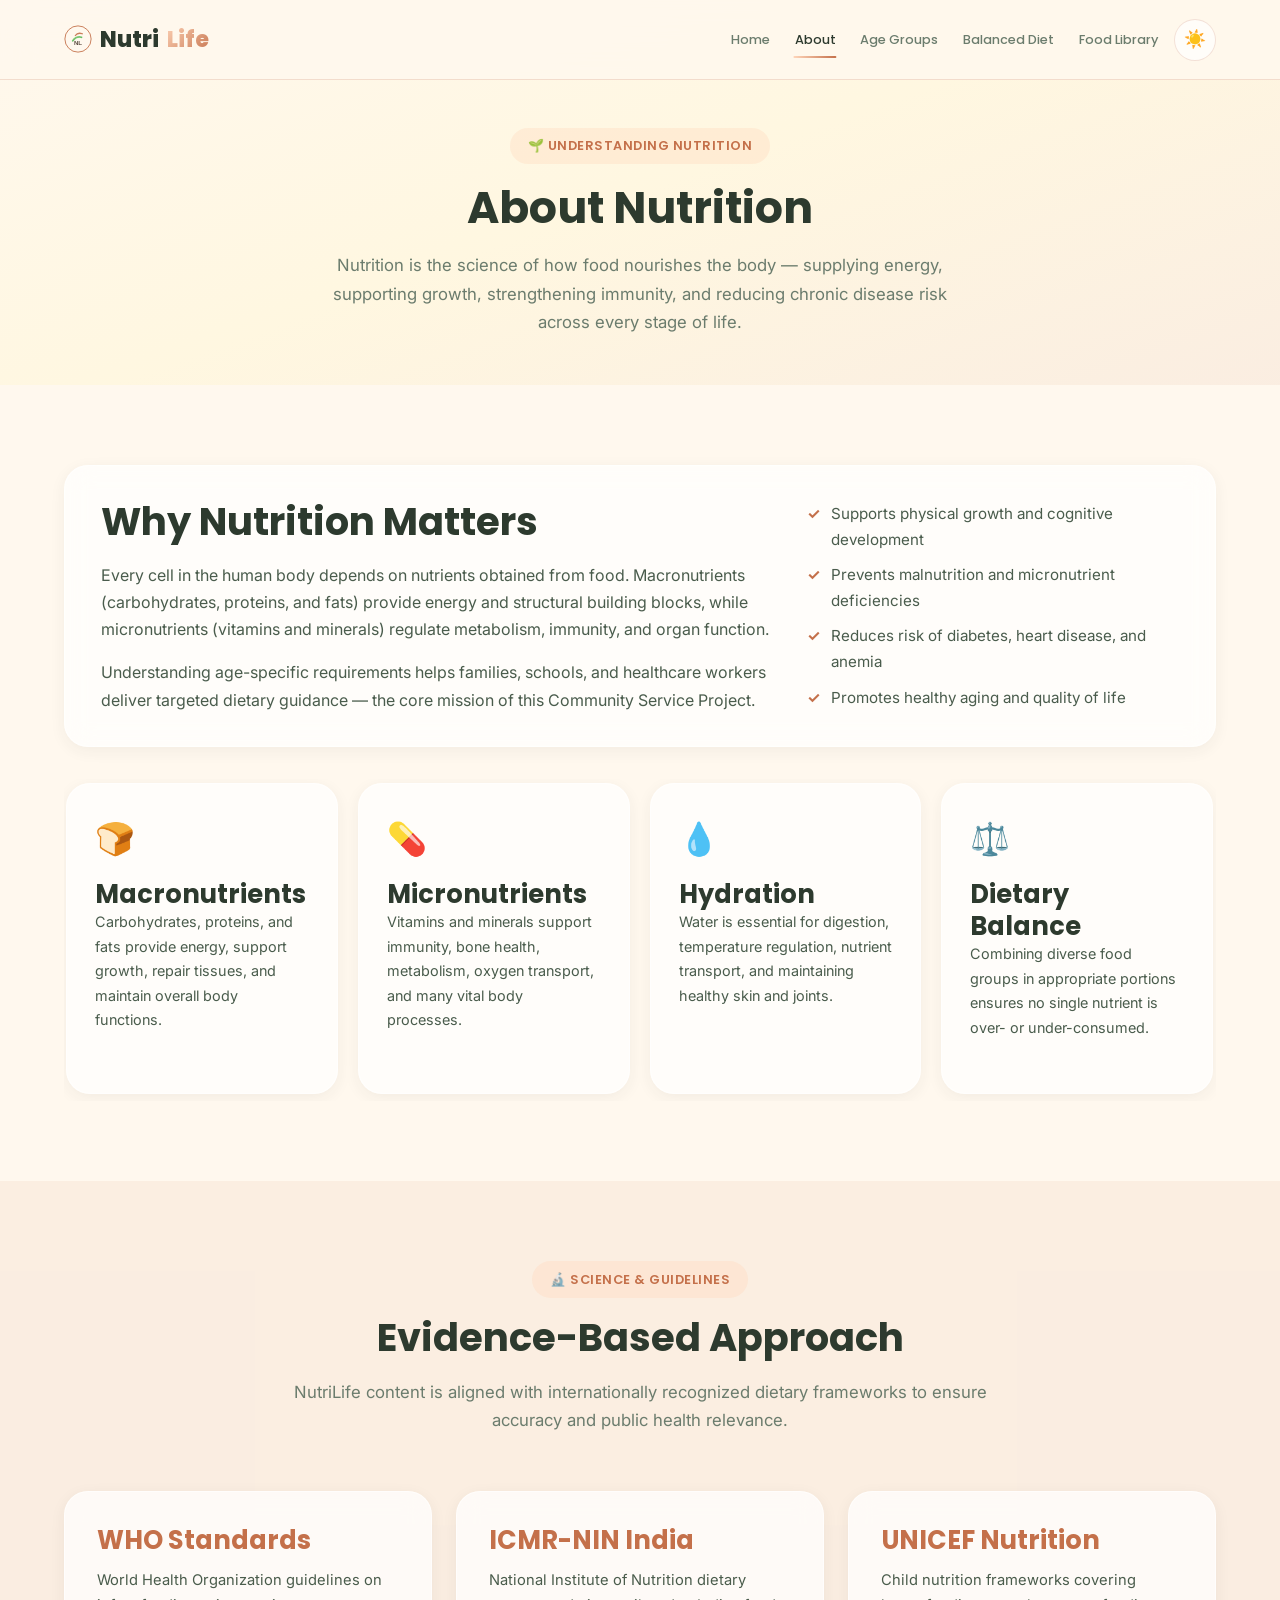
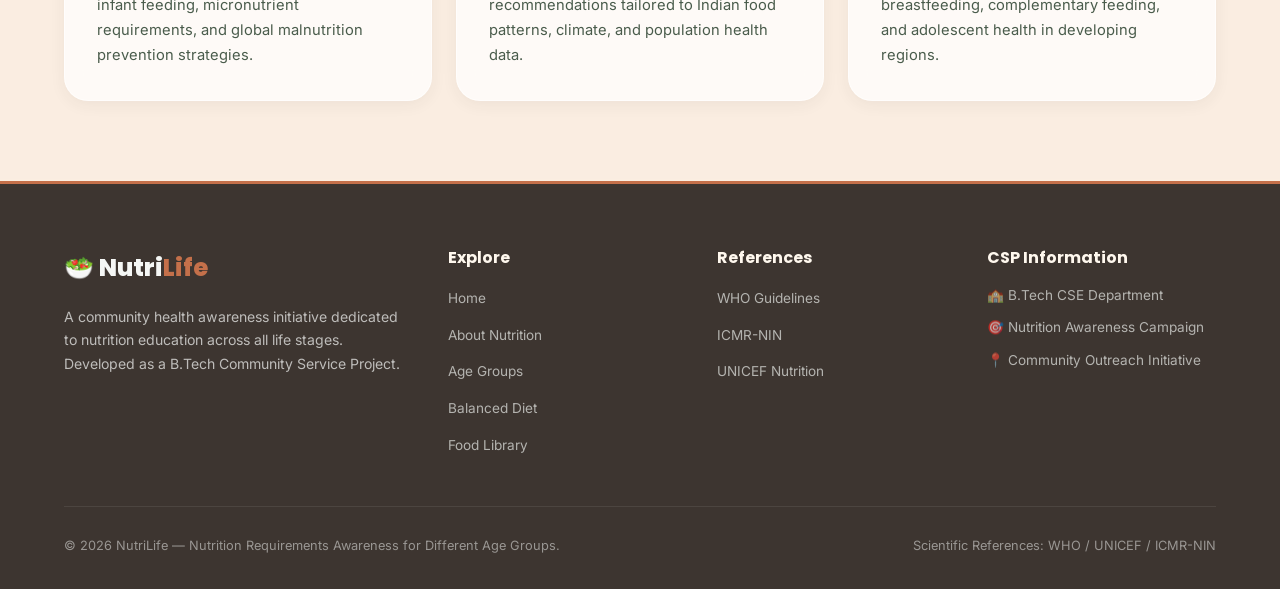
==== about.html @ 627483fd "Add files via upload" ====
<!DOCTYPE html>
<html lang="en" data-theme="light">
<head>
  <meta charset="UTF-8">
  <meta name="viewport" content="width=device-width, initial-scale=1.0">
  <title>About Nutrition | NutriLife</title>
  <meta name="description" content="Learn about macronutrients, micronutrients, hydration, and why nutrition matters across every life stage.">
  <link rel="icon" href="data:image/svg+xml,<svg xmlns=%22http://www.w3.org/2000/svg%22 viewBox=%220 0 100 100%22><text y=%22.9em%22 font-size=%2290%22>🥗</text></svg>">
  <link rel="preconnect" href="https://fonts.googleapis.com">
  <link rel="preconnect" href="https://fonts.gstatic.com" crossorigin>
  <link rel="stylesheet" href="css/style.css">
</head>
<body data-page="about">

  <a href="#main-content" class="skip-link">Skip to main content</a>

  <header class="header" id="header">
    <div class="container nav-container">
      <a href="index.html" class="logo" aria-label="NutriLife Home">
        <img src="images/logo-icon.svg" class="logo-icon" alt="NutriLife logo" aria-hidden="true">
        Nutri<span>Life</span>
      </a>
      <div class="header-right">
        <button class="nav-toggle" id="nav-toggle" aria-label="Open navigation menu" aria-expanded="false" aria-controls="nav-menu">
          <span class="nav-toggle-bar"></span>
          <span class="nav-toggle-bar"></span>
          <span class="nav-toggle-bar"></span>
        </button>
        <nav class="nav" aria-label="Primary navigation">
          <ul class="nav-menu" id="nav-menu">
            <li><a href="index.html" class="nav-link">Home</a></li>
            <li><a href="about.html" class="nav-link active">About</a></li>
            <li><a href="age-groups.html" class="nav-link">Age Groups</a></li>
            <li><a href="balanced-diet.html" class="nav-link">Balanced Diet</a></li>
            <li><a href="food-library.html" class="nav-link">Food Library</a></li>
          </ul>
        </nav>
        <button class="theme-toggle" id="theme-toggle" aria-label="Switch to dark mode">
          <span class="theme-icon theme-icon-light" aria-hidden="true">☀️</span>
          <span class="theme-icon theme-icon-dark" aria-hidden="true">🌙</span>
        </button>
      </div>
    </div>
  </header>

  <div class="nav-overlay" id="nav-overlay" aria-hidden="true"></div>

  <main id="main-content">

    <section class="page-hero">
      <div class="container">
        <span class="section-tag reveal">🌱 Understanding Nutrition</span>
        <h1 class="page-hero-title reveal">About Nutrition</h1>
        <p class="page-hero-desc reveal">Nutrition is the science of how food nourishes the body — supplying energy, supporting growth, strengthening immunity, and reducing chronic disease risk across every stage of life.</p>
      </div>
    </section>

    <section class="section">
      <div class="container">
        <div class="about-grid about-nutrition-layout">
          <div class="about-intro glass-card reveal">
            <div class="about-intro-main">
            <h2>Why Nutrition Matters</h2>
            <p>Every cell in the human body depends on nutrients obtained from food. Macronutrients (carbohydrates, proteins, and fats) provide energy and structural building blocks, while micronutrients (vitamins and minerals) regulate metabolism, immunity, and organ function.</p>
            <p>Understanding age-specific requirements helps families, schools, and healthcare workers deliver targeted dietary guidance — the core mission of this Community Service Project.</p>
            </div>
            <ul class="about-list">
              <li>Supports physical growth and cognitive development</li>
              <li>Prevents malnutrition and micronutrient deficiencies</li>
              <li>Reduces risk of diabetes, heart disease, and anemia</li>
              <li>Promotes healthy aging and quality of life</li>
            </ul>
          </div>

          <div class="about-carousel reveal" aria-label="Nutrition topics carousel">
          <div class="about-cards">
            <article class="about-card glass-card reveal reveal-delay-1">
              <span class="about-card-icon">🍞</span>
              <h3>Macronutrients</h3>
              <p>Carbohydrates, proteins, and fats provide energy, support growth, repair tissues, and maintain overall body functions.</p>
            </article>
            <article class="about-card glass-card reveal reveal-delay-2">
              <span class="about-card-icon">💊</span>
              <h3>Micronutrients</h3>
              <p>Vitamins and minerals support immunity, bone health, metabolism, oxygen transport, and many vital body processes.</p>
            </article>
            <article class="about-card glass-card reveal reveal-delay-1">
              <span class="about-card-icon">💧</span>
              <h3>Hydration</h3>
              <p>Water is essential for digestion, temperature regulation, nutrient transport, and maintaining healthy skin and joints.</p>
            </article>
            <article class="about-card glass-card reveal reveal-delay-2">
              <span class="about-card-icon">⚖️</span>
              <h3>Dietary Balance</h3>
              <p>Combining diverse food groups in appropriate portions ensures no single nutrient is over- or under-consumed.</p>
            </article>
            <article class="about-card glass-card reveal reveal-delay-2">
              <span class="about-card-icon">🛡️</span>
              <h3>Immunity Support</h3>
              <p>Essential vitamins, minerals, and antioxidants strengthen the immune system, helping the body fight infections and recover faster.</p>
            </article>
             <article class="about-card glass-card reveal reveal-delay-2">
              <span class="about-card-icon">🦴</span>
              <h3>Bone Health</h3>
              <p>Calcium, Vitamin D, Magnesium, and Phosphorus strengthen bones and teeth, reducing the risk of fractures and bone loss.</p>
            </article>
             <article class="about-card glass-card reveal reveal-delay-2">
              <span class="about-card-icon">🧠</span>
              <h3>Brain Health</h3>
              <p>Essential nutrients support brain growth, memory, learning, and concentration throughout life.</p>
            </article>
             <article class="about-card glass-card reveal reveal-delay-2">
              <span class="about-card-icon">⚡</span>
              <h3>Energy Production</h3>
              <p>Carbohydrates, proteins, and healthy fats provide the energy needed for daily activities, growth, learning, and physical performance.</p>
            </article>
             <article class="about-card glass-card reveal reveal-delay-2">
              <span class="about-card-icon">🏃</span>
              <h3>Growth & Tissue Repair</h3>
              <p>Proteins, vitamins, and minerals help build muscles, repair tissues, and support healthy growth.</p>
            </article>
            <article class="about-card glass-card reveal reveal-delay-2">
              <span class="about-card-icon">🥗</span>
              <h3>Food Diversity</h3>
              <p>Eating a variety of fruits, vegetables, grains, legumes, dairy, and proteins ensures a balanced intake of essential nutrients.</p>
            </article>
          </div>
          </div>
        </div>
      </div>
    </section>

    <section class="section section-alt">
      <div class="container">
        <div class="section-header reveal">
          <span class="section-tag">🔬 Science &amp; Guidelines</span>
          <h2 class="section-title">Evidence-Based Approach</h2>
          <p class="section-desc">NutriLife content is aligned with internationally recognized dietary frameworks to ensure accuracy and public health relevance.</p>
        </div>
        <div class="guidelines-grid">
          <article class="guideline-card glass-card reveal">
            <h3>WHO Standards</h3>
            <p>World Health Organization guidelines on infant feeding, micronutrient requirements, and global malnutrition prevention strategies.</p>
          </article>
          <article class="guideline-card glass-card reveal reveal-delay-1">
            <h3>ICMR-NIN India</h3>
            <p>National Institute of Nutrition dietary recommendations tailored to Indian food patterns, climate, and population health data.</p>
          </article>
          <article class="guideline-card glass-card reveal reveal-delay-2">
            <h3>UNICEF Nutrition</h3>
            <p>Child nutrition frameworks covering breastfeeding, complementary feeding, and adolescent health in developing regions.</p>
          </article>
        </div>
      </div>
    </section>

  </main>

  <footer class="footer">
    <div class="container">
      <div class="footer-grid">
        <div class="footer-brand">
          <div class="footer-logo">🥗 Nutri<span>Life</span></div>
          <p>A community health awareness initiative dedicated to nutrition education across all life stages. Developed as a B.Tech Community Service Project.</p>
        </div>
        <div class="footer-links">
          <h4>Explore</h4>
          <ul>
            <li><a href="index.html">Home</a></li>
            <li><a href="about.html">About Nutrition</a></li>
            <li><a href="age-groups.html">Age Groups</a></li>
            <li><a href="balanced-diet.html">Balanced Diet</a></li>
            <li><a href="food-library.html">Food Library</a></li>
          </ul>
        </div>
        <div class="footer-links">
          <h4>References</h4>
          <ul>
            <li><a href="https://www.who.int" target="_blank" rel="noopener noreferrer">WHO Guidelines</a></li>
            <li><a href="https://www.nin.res.in" target="_blank" rel="noopener noreferrer">ICMR-NIN</a></li>
            <li><a href="https://www.unicef.org/nutrition" target="_blank" rel="noopener noreferrer">UNICEF Nutrition</a></li>
          </ul>
        </div>
        <div class="footer-links">
          <h4>CSP Information</h4>
          <ul class="footer-info">
            <li>🏫 B.Tech CSE Department</li>
            <li>🎯 Nutrition Awareness Campaign</li>
            <li>📍 Community Outreach Initiative</li>
          </ul>
        </div>
      </div>
      <div class="footer-bottom">
        <p>&copy; 2026 NutriLife — Nutrition Requirements Awareness for Different Age Groups.</p>
        <p>Scientific References: WHO / UNICEF / ICMR-NIN</p>
      </div>
    </div>
  </footer>

  <button class="scroll-top" id="scroll-top" aria-label="Scroll to top">↑</button>
  <script src="js/app.js"></script>
</body>
</html>
---- css/style.css ----
/* ============================================================
   NutriLife — Nutrition Requirements Awareness
   Complete Stylesheet · Pastel Design System
   ============================================================ */

@import url('https://fonts.googleapis.com/css2?family=Inter:wght@400;500;600&family=Poppins:wght@500;600;700;800&display=swap');

/* ---------- CSS Variables (Light Theme) ---------- */
:root {
  --pastel-yellow: #FFF4B8;
  --sage-green: #B8D8BA;
  --soft-peach: #FFD6BA;
  --warm-cream: #FFF8EE;
  --light-coral: #F4B6B6;
  --warm-terracotta: #C4704A;

  --bg-primary: var(--warm-cream);
  --bg-secondary: #FFFDF5;
  --bg-alt: rgba(196, 112, 74, 0.08);
  --bg-card: rgba(255, 255, 255, 0.72);
  --bg-card-hover: rgba(255, 255, 255, 0.88);
  --bg-footer: #3d3530;

  --text-primary: #2d3a2e;
  --text-secondary: #4a5c4c;
  --text-muted: #6b7c6d;
  --text-inverse: #f5f7f5;

  --accent-primary: #c4704a;
  --accent-secondary: var(--warm-terracotta);
  --accent-terra: #D98C5F;
  --accent-coral: #d48989;

  --border-color: rgba(196, 112, 74, 0.2);
  --border-strong: rgba(196, 112, 74, 0.4);

  --glass-blur: blur(14px);
  --glass-border: 1px solid rgba(255, 255, 255, 0.55);

  --font-display: 'Poppins', sans-serif;
  --font-body: 'Inter', sans-serif;

  --radius-sm: 10px;
  --radius-md: 16px;
  --radius-lg: 24px;
  --radius-full: 9999px;

  --shadow-sm: 0 4px 16px rgba(45, 58, 46, 0.06);
  --shadow-md: 0 8px 32px rgba(45, 58, 46, 0.1);
  --shadow-lg: 0 16px 48px rgba(45, 58, 46, 0.12);

  --header-height: 80px;
  --transition-fast: 150ms cubic-bezier(0.4, 0, 0.2, 1);
  --transition-normal: 300ms cubic-bezier(0.4, 0, 0.2, 1);
  --transition-slow: 500ms cubic-bezier(0.4, 0, 0.2, 1);
}

/* ---------- Dark Theme Variables ---------- */
[data-theme="dark"] {
  --bg-primary: #1a211b;
  --bg-secondary: #222b23;
  --bg-alt: rgba(196, 112, 74, 0.08);
  --bg-card: rgba(40, 50, 42, 0.75);
  --bg-card-hover: rgba(50, 62, 52, 0.88);
  --bg-footer: #151210;

  --text-primary: #e8efe9;
  --text-secondary: #b8c4b9;
  --text-muted: #8a968b;

  --border-color: rgba(196, 112, 74, 0.15);
  --border-strong: rgba(196, 112, 74, 0.3);
  --glass-border: 1px solid rgba(196, 112, 74, 0.12);

  --shadow-sm: 0 4px 16px rgba(0, 0, 0, 0.2);
  --shadow-md: 0 8px 32px rgba(0, 0, 0, 0.3);
  --shadow-lg: 0 16px 48px rgba(0, 0, 0, 0.4);
}

/* ---------- Reset & Base ---------- */
*, *::before, *::after {
  box-sizing: border-box;
  margin: 0;
  padding: 0;
}

html {
  font-size: 16px;
  scroll-behavior: smooth;
  scroll-padding-top: calc(var(--header-height) + 16px);
}

body {
  font-family: var(--font-body);
  color: var(--text-primary);
  background-color: var(--bg-primary);
  line-height: 1.7;
  overflow-x: hidden;
  -webkit-font-smoothing: antialiased;
  transition: background-color var(--transition-normal), color var(--transition-normal);
}

body.menu-open {
  overflow: hidden;
}

/* Skip link for keyboard users */
.skip-link {
  position: absolute;
  top: -100%;
  left: 1rem;
  z-index: 2000;
  padding: 0.75rem 1.25rem;
  background: var(--sage-green);
  color: var(--text-primary);
  font-family: var(--font-display);
  font-weight: 600;
  border-radius: var(--radius-sm);
  box-shadow: var(--shadow-md);
  transition: top var(--transition-fast);
}

.skip-link:focus {
  top: 1rem;
  outline: 2px solid var(--soft-peach);
  outline-offset: 2px;
}

img, svg { display: block; max-width: 100%; }

a {
  color: var(--accent-primary);
  text-decoration: none;
  transition: color var(--transition-fast);
}

a:hover { color: var(--accent-secondary); }

ul { list-style: none; }

h1, h2, h3, h4 {
  font-family: var(--font-display);
  font-weight: 700;
  line-height: 1.25;
  color: var(--text-primary);
}

h1 { font-size: clamp(2rem, 5.5vw, 3.25rem); }
h2 { font-size: clamp(1.6rem, 3.5vw, 2.4rem); }
h3 { font-size: clamp(1.2rem, 2.5vw, 1.6rem); }
h4 { font-size: 1.1rem; }

p { color: var(--text-secondary); margin-bottom: 1rem; }
p:last-child { margin-bottom: 0; }

.container {
  width: 100%;
  max-width: 1200px;
  margin: 0 auto;
  padding: 0 1.5rem;
}

.section {
  padding: 5.5rem 0;
  position: relative;
}

.section-alt {
  background-color: var(--bg-alt);
}

/* ---------- Section Headers ---------- */
.section-header {
  text-align: center;
  max-width: 720px;
  margin: 0 auto 3.5rem;
}

.section-tag {
  display: inline-block;
  font-family: var(--font-display);
  font-size: 0.8rem;
  font-weight: 600;
  letter-spacing: 0.5px;
  text-transform: uppercase;
  color: var(--accent-primary);
  background: rgba(255, 214, 186, 0.35);
  padding: 0.45rem 1.1rem;
  border-radius: var(--radius-full);
  margin-bottom: 1rem;
}

[data-theme="dark"] .section-tag {
  background: rgba(255, 214, 186, 0.12);
}

.section-title { margin-bottom: 1rem; }

.section-desc {
  font-size: 1.05rem;
  color: var(--text-muted);
}

/* ---------- Glassmorphism Card ---------- */
.glass-card {
  background: var(--bg-card);
  backdrop-filter: var(--glass-blur);
  -webkit-backdrop-filter: var(--glass-blur);
  border: var(--glass-border);
  border-radius: var(--radius-lg);
  box-shadow: var(--shadow-sm);
  transition: transform var(--transition-normal), box-shadow var(--transition-normal), background var(--transition-normal);
}

.glass-card:hover {
  background: var(--bg-card-hover);
  box-shadow: var(--shadow-md);
}

/* ---------- Buttons ---------- */
.btn {
  display: inline-flex;
  align-items: center;
  justify-content: center;
  gap: 0.5rem;
  padding: 0.9rem 1.75rem;
  font-family: var(--font-display);
  font-weight: 600;
  font-size: 0.95rem;
  border: none;
  border-radius: var(--radius-md);
  cursor: pointer;
  transition: all var(--transition-fast);
  text-decoration: none;
}

.btn-primary {
  background: linear-gradient(135deg, var(--soft-peach), var(--warm-terracotta));
  color: var(--text-primary);
  box-shadow: 0 6px 20px rgba(196, 112, 74, 0.3);
}

.btn-primary:hover {
  transform: translateY(-3px);
  box-shadow: 0 10px 28px rgba(196, 112, 74, 0.4);
  color: var(--text-primary);
}

.btn-outline {
  background: transparent;
  color: var(--text-primary);
  border: 2px solid var(--warm-terracotta);
}

.btn-outline:hover {
  background: rgba(196, 112, 74, 0.12);
  transform: translateY(-2px);
  color: var(--text-primary);
}

.btn-full { width: 100%; }

/* ---------- Scroll Reveal Animations ---------- */
.reveal {
  opacity: 0;
  transform: translateY(28px);
  transition: opacity var(--transition-slow), transform var(--transition-slow);
}

.reveal.active {
  opacity: 1;
  transform: translateY(0);
}

.reveal-delay-1 { transition-delay: 100ms; }
.reveal-delay-2 { transition-delay: 200ms; }
.reveal-delay-3 { transition-delay: 300ms; }

/* ---------- Header & Navigation ---------- */
.header {
  position: fixed;
  top: 0;
  left: 0;
  width: 100%;
  height: var(--header-height);
  background: rgba(255, 248, 238, 0.85);
  backdrop-filter: blur(16px);
  -webkit-backdrop-filter: blur(16px);
  border-bottom: 1px solid var(--border-color);
  z-index: 1000;
  transition: all var(--transition-normal);
}

[data-theme="dark"] .header {
  background: rgba(26, 33, 27, 0.9);
}

.header.scrolled {
  height: 70px;
  box-shadow: var(--shadow-sm);
}

.nav-container {
  display: flex;
  align-items: center;
  justify-content: space-between;
  height: 100%;
  gap: 1rem;
}

.header-right {
  display: flex;
  align-items: center;
  gap: 0.35rem;
  margin-left: auto;
}

.logo {
  display: flex;
  align-items: center;
  gap: 0.5rem;
  font-family: var(--font-display);
  font-size: 1.4rem;
  font-weight: 800;
  color: var(--text-primary);
  flex-shrink: 0;
}

.logo:hover { color: var(--accent-primary); }

.logo span {
  display: inline;
  margin: 0;
  padding: 0;
  color: var(--accent-terra);
}

.logo-icon {
  width: 1.75rem;
  height: 1.75rem;
  display: inline-block;
  object-fit: contain;
  vertical-align: middle;
  animation: float 4s ease-in-out infinite;
}

.logo span {
  background: linear-gradient(135deg, var(--soft-peach), var(--warm-terracotta));
  -webkit-background-clip: text;
  -webkit-text-fill-color: transparent;
  background-clip: text;
}

.nav { flex: none; display: flex; justify-content: flex-end; min-width: 0; }

.nav-menu {
  display: flex;
  align-items: center;
  gap: 0.25rem;
  list-style: none;
  flex-wrap: nowrap;
}

.nav-link {
  display: block;
  padding: 0.5rem 0.65rem;
  font-family: var(--font-display);
  font-size: 0.8rem;
  font-weight: 500;
  color: var(--text-muted);
  border-radius: var(--radius-sm);
  position: relative;
  transition: color var(--transition-fast);
  white-space: nowrap;
}

.nav-link::after {
  content: '';
  position: absolute;
  bottom: 0;
  left: 50%;
  transform: translateX(-50%);
  width: 0;
  height: 2px;
  background: linear-gradient(90deg, var(--soft-peach), var(--warm-terracotta));
  border-radius: var(--radius-full);
  transition: width var(--transition-normal);
}

.nav-link:hover,
.nav-link.active {
  color: var(--text-primary);
}

.nav-link:hover::after,
.nav-link.active::after {
  width: 70%;
}

/* Theme Toggle */
.theme-toggle {
  width: 42px;
  height: 42px;
  border-radius: var(--radius-full);
  border: 1px solid var(--border-color);
  background: var(--bg-card);
  cursor: pointer;
  display: flex;
  align-items: center;
  justify-content: center;
  font-size: 1.1rem;
  flex-shrink: 0;
  transition: all var(--transition-fast);
}

.theme-toggle:hover {
  background: var(--pastel-yellow);
  transform: scale(1.05);
}

[data-theme="dark"] .theme-icon-light { display: none; }
[data-theme="light"] .theme-icon-dark { display: none; }

/* Mobile Nav Toggle */
.nav-toggle {
  display: none;
  flex-direction: column;
  gap: 5px;
  background: none;
  border: none;
  cursor: pointer;
  padding: 6px;
}

.nav-toggle-bar {
  display: block;
  width: 24px;
  height: 2.5px;
  background: var(--text-primary);
  border-radius: 2px;
  transition: all var(--transition-normal);
}

.nav-toggle.active .nav-toggle-bar:nth-child(1) {
  transform: rotate(45deg) translate(5px, 5px);
}

.nav-toggle.active .nav-toggle-bar:nth-child(2) {
  opacity: 0;
}

.nav-toggle.active .nav-toggle-bar:nth-child(3) {
  transform: rotate(-45deg) translate(5px, -5px);
}

/* Mobile nav overlay */
.nav-overlay {
  position: fixed;
  inset: 0;
  background: rgba(45, 58, 46, 0.35);
  backdrop-filter: blur(2px);
  opacity: 0;
  visibility: hidden;
  transition: opacity var(--transition-normal), visibility var(--transition-normal);
  z-index: 999;
}

.nav-overlay.active {
  opacity: 1;
  visibility: visible;
}

/* ---------- Hero Section ---------- */
.hero {
  min-height: 100vh;
  display: flex;
  align-items: center;
  padding-top: var(--header-height);
  position: relative;
  overflow: hidden;
  background: linear-gradient(160deg, var(--warm-cream) 0%, rgba(255, 244, 184, 0.3) 50%, rgba(184, 216, 186, 0.2) 100%);
}

[data-theme="dark"] .hero {
  background: linear-gradient(160deg, var(--bg-primary) 0%, rgba(184, 216, 186, 0.05) 100%);
}

.hero-bg-shapes {
  position: absolute;
  inset: 0;
  pointer-events: none;
  overflow: hidden;
}

.shape {
  position: absolute;
  border-radius: 50%;
  opacity: 0.35;
  animation: float 8s ease-in-out infinite;
}

.shape-1 {
  width: 300px;
  height: 300px;
  background: var(--pastel-yellow);
  top: -80px;
  right: -60px;
}

.shape-2 {
  width: 200px;
  height: 200px;
  background: var(--sage-green);
  bottom: 10%;
  left: -50px;
  animation-delay: 2s;
}

.shape-3 {
  width: 150px;
  height: 150px;
  background: var(--light-coral);
  top: 40%;
  right: 20%;
  animation-delay: 4s;
}

.hero-grid {
  display: grid;
  grid-template-columns: 1fr 1fr;
  gap: 3rem;
  align-items: center;
  position: relative;
  z-index: 1;
}

.hero-tag {
  display: inline-block;
  font-size: 0.78rem;
  font-weight: 600;
  letter-spacing: 0.3px;
  color: var(--accent-primary);
  background: rgba(255, 214, 186, 0.4);
  padding: 0.4rem 1rem;
  border-radius: var(--radius-full);
  margin-bottom: 1.25rem;
}

.hero-title { margin-bottom: 1.25rem; }

.hero-title span {
  color: var(--accent-terra);
}

.hero-desc {
  font-size: 1.08rem;
  max-width: 540px;
  margin-bottom: 1.5rem;
}

.hero-badges {
  display: flex;
  flex-wrap: wrap;
  gap: 0.6rem;
  margin-bottom: 2rem;
}

.hero-badge {
  font-size: 0.82rem;
  font-weight: 500;
  padding: 0.45rem 0.9rem;
  background: var(--bg-card);
  border: 1px solid var(--border-color);
  border-radius: var(--radius-full);
  color: var(--text-secondary);
  transition: all var(--transition-fast);
}

.hero-badge:hover {
  background: var(--pastel-yellow);
  transform: translateY(-2px);
}

.hero-cta {
  display: flex;
  flex-wrap: wrap;
  gap: 1rem;
}

.hero-visual {
  display: flex;
  justify-content: center;
}

.hero-plate {
  padding: 2rem;
  animation: float 5s ease-in-out infinite;
}

.hero-illustration {
  width: 100%;
  max-width: 380px;
}

/* ---------- Page Hero (Inner Pages) ---------- */
.page-hero {
  padding: calc(var(--header-height) + 3rem) 0 3rem;
  background: linear-gradient(160deg, var(--warm-cream) 0%, rgba(255, 244, 184, 0.25) 50%, rgba(196, 112, 74, 0.08) 100%);
  text-align: center;
}

[data-theme="dark"] .page-hero {
  background: linear-gradient(160deg, var(--bg-primary) 0%, rgba(196, 112, 74, 0.06) 100%);
}

.page-hero-title {
  font-size: clamp(2rem, 4.5vw, 2.75rem);
  margin-bottom: 1rem;
}

.page-hero-desc {
  max-width: 640px;
  margin: 0 auto;
  font-size: 1.05rem;
  color: var(--text-muted);
}

/* ---------- Home Page Cards ---------- */
.home-cards {
  display: grid;
  grid-template-columns: repeat(auto-fit, minmax(260px, 1fr));
  gap: 1.5rem;
}

.home-card {
  display: flex;
  flex-direction: column;
  padding: 2rem;
  text-decoration: none;
  color: inherit;
  transition: transform var(--transition-normal), box-shadow var(--transition-normal);
}

.home-card:hover {
  transform: translateY(-8px);
  color: inherit;
}

.home-card-icon {
  font-size: 2.25rem;
  margin-bottom: 1rem;
}

.home-card h3 {
  margin-bottom: 0.75rem;
  font-size: 1.15rem;
}

.home-card p {
  font-size: 0.92rem;
  flex: 1;
  margin-bottom: 1.25rem;
}

.home-card-link {
  font-family: var(--font-display);
  font-weight: 600;
  font-size: 0.88rem;
  color: var(--warm-terracotta);
}

.home-highlight {
  display: grid;
  grid-template-columns: 1.4fr 1fr;
  gap: 2.5rem;
  align-items: center;
  padding: 2.5rem;
}

.home-highlight h2 {
  margin: 0.75rem 0 1rem;
  font-size: clamp(1.4rem, 3vw, 1.85rem);
}

.home-highlight p {
  margin-bottom: 1.5rem;
}

.home-highlight-stats {
  display: flex;
  flex-direction: column;
  gap: 1rem;
}

.mini-stat {
  background: rgba(196, 112, 74, 0.1);
  border-left: 4px solid var(--warm-terracotta);
  border-radius: var(--radius-sm);
  padding: 1.25rem 1.5rem;
}

.mini-stat strong {
  display: block;
  font-family: var(--font-display);
  font-size: 2rem;
  font-weight: 800;
  color: var(--warm-terracotta);
  line-height: 1.1;
}

.mini-stat span {
  font-size: 0.85rem;
  color: var(--text-secondary);
}

/* ---------- Guidelines Grid (About Page) ---------- */
.guidelines-grid {
  display: grid;
  grid-template-columns: repeat(auto-fit, minmax(280px, 1fr));
  gap: 1.5rem;
}

.guideline-card {
  padding: 2rem;
}

.guideline-card h3 {
  margin-bottom: 0.75rem;
  color: var(--warm-terracotta);
}

.guideline-card p {
  font-size: 0.92rem;
  margin: 0;
}

/* ---------- Food Library Page ---------- */
.library-toolbar {
  display: flex;
  flex-direction: column;
  gap: 1.25rem;
  margin-bottom: 1.5rem;
}

.library-search-wrap {
  max-width: 480px;
}

.library-search {
  background: var(--bg-card);
}

.library-filters {
  display: flex;
  flex-wrap: wrap;
  gap: 0.6rem;
}

.library-filter {
  background: var(--bg-card);
  border: 2px solid var(--border-color);
  border-radius: var(--radius-full);
  padding: 0.55rem 1.1rem;
  font-family: var(--font-display);
  font-size: 0.82rem;
  font-weight: 500;
  color: var(--text-muted);
  cursor: pointer;
  transition: all var(--transition-fast);
}

.library-filter:hover {
  border-color: var(--warm-terracotta);
  color: var(--text-primary);
}

.library-filter.active {
  background: linear-gradient(135deg, rgba(255, 214, 186, 0.5), rgba(196, 112, 74, 0.15));
  border-color: var(--warm-terracotta);
  color: var(--text-primary);
}

.library-count {
  font-size: 0.88rem;
  color: var(--text-muted);
  margin-bottom: 1.25rem;
}

.library-empty {
  text-align: center;
  padding: 3rem 1rem;
  color: var(--text-muted);
  font-size: 1rem;
}

.library-empty.hidden {
  display: none;
}

.food-library-grid {
  display: grid;
  grid-template-columns: repeat(auto-fill, minmax(300px, 1fr));
  gap: 1.5rem;
}

.food-lib-card {
  padding: 1.75rem;
  transition: transform var(--transition-normal);
}

.food-lib-card:hover {
  transform: translateY(-6px);
}

.food-lib-header {
  display: flex;
  align-items: center;
  gap: 1rem;
  margin-bottom: 1rem;
}

.food-lib-icon {
  font-size: 2.5rem;
  line-height: 1;
}

.food-lib-header h3 {
  font-size: 1.1rem;
  margin-bottom: 0.2rem;
}

.food-lib-category {
  font-size: 0.75rem;
  font-weight: 600;
  text-transform: uppercase;
  letter-spacing: 0.4px;
  color: var(--warm-terracotta);
}

.food-lib-benefits {
  font-size: 0.9rem;
  margin-bottom: 1rem;
}

.food-lib-nutrients {
  display: flex;
  flex-wrap: wrap;
  gap: 0.4rem;
  margin-bottom: 1rem;
}

.nutrient-badge {
  font-size: 0.72rem;
  font-weight: 600;
  background: rgba(255, 244, 184, 0.45);
  border: 1px solid var(--border-color);
  padding: 0.25rem 0.55rem;
  border-radius: var(--radius-sm);
}

.food-lib-meta {
  font-size: 0.82rem;
  color: var(--text-secondary);
  display: flex;
  flex-direction: column;
  gap: 0.4rem;
  padding-top: 1rem;
  border-top: 1px dashed var(--border-color);
}

.food-lib-meta strong {
  color: var(--text-primary);
}

.visually-hidden {
  position: absolute;
  width: 1px;
  height: 1px;
  padding: 0;
  margin: -1px;
  overflow: hidden;
  clip: rect(0, 0, 0, 0);
  white-space: nowrap;
  border: 0;
}

/* ---------- About Section ---------- */
.about-grid {
  display: grid;
  grid-template-columns: 1fr 1fr;
  gap: 2rem;
  align-items: start;
}

.about-nutrition-layout {
  grid-template-columns: 1fr;
  gap: 1.5rem;
}

.about-intro {
  padding: 2.5rem;
}

.about-nutrition-layout .about-intro {
  display: grid;
  grid-template-columns: minmax(0, 1.45fr) minmax(280px, 0.8fr);
  gap: 2rem;
  align-items: center;
  padding: 2rem 2.25rem;
}

.about-intro h2,
.about-intro h3 { margin-bottom: 1rem; }

.about-list {
  margin-top: 1.25rem;
  display: flex;
  flex-direction: column;
  gap: 0.6rem;
}

.about-list li {
  position: relative;
  padding-left: 1.5rem;
  font-size: 0.95rem;
  color: var(--text-secondary);
}

.about-list li::before {
  content: '✓';
  position: absolute;
  left: 0;
  color: var(--warm-terracotta);
  font-weight: 700;
}

.about-nutrition-layout .about-list {
  margin-top: 0;
}

.about-carousel {
  overflow: hidden;
  width: 100%;
  padding: 0.25rem 0.15rem 0.5rem;
}

.about-cards {
  --about-card-gap: 1.25rem;
  --about-cards-visible: 4;
  display: flex;
  gap: var(--about-card-gap);
  will-change: transform, opacity;
}

.about-cards.is-sliding {
  opacity: 0.72;
  transform: translateX(calc(-1 * ((100% - (var(--about-cards-visible) - 1) * var(--about-card-gap)) / var(--about-cards-visible) + var(--about-card-gap))));
  transition: transform 760ms cubic-bezier(0.4, 0, 0.2, 1), opacity 760ms cubic-bezier(0.4, 0, 0.2, 1);
}

.about-card {
  flex: 0 0 calc((100% - (var(--about-cards-visible) - 1) * var(--about-card-gap)) / var(--about-cards-visible));
  padding: 1.75rem;
}

.about-card-icon {
  font-size: 2rem;
  display: block;
  margin-bottom: 0.75rem;
}

.about-card h4 { margin-bottom: 0.5rem; }

.about-card p { font-size: 0.9rem; }

/* ---------- Age Groups Section ---------- */
.age-explorer-section {
  padding-top: calc(var(--header-height) + 3rem);
}

.age-explorer-intro {
  text-align: center;
  max-width: 720px;
  margin: 0 auto 3rem;
}

.age-explorer-title {
  font-size: clamp(2rem, 4.5vw, 2.75rem);
  color: var(--text-primary);
  margin-bottom: 0.75rem;
}

.age-explorer-accent {
  display: block;
  width: 56px;
  height: 4px;
  background: var(--warm-terracotta);
  border-radius: var(--radius-full);
  margin: 0 auto 1.25rem;
}

.age-explorer-desc {
  font-size: 1.05rem;
  color: var(--text-muted);
  line-height: 1.7;
}

.age-explorer-cards {
  display: grid;
  grid-template-columns: repeat(4, 1fr);
  gap: 1.25rem;
  margin-bottom: 2.5rem;
}

.age-explorer-card {
  background: var(--bg-card);
  border: 1px solid var(--border-color);
  border-radius: var(--radius-lg);
  padding: 2rem 1.25rem;
  display: flex;
  flex-direction: column;
  align-items: center;
  text-align: center;
  cursor: pointer;
  box-shadow: var(--shadow-sm);
  transition: transform var(--transition-normal), box-shadow var(--transition-normal), border-color var(--transition-fast);
}

.age-explorer-card:hover {
  transform: translateY(-6px);
  box-shadow: var(--shadow-md);
  border-color: var(--warm-terracotta);
}

.age-explorer-card.active {
  border-color: var(--warm-terracotta);
  box-shadow: 0 8px 28px rgba(196, 112, 74, 0.18);
  transform: translateY(-4px);
}

.age-explorer-icon {
  width: 72px;
  height: 72px;
  border-radius: var(--radius-full);
  display: flex;
  align-items: center;
  justify-content: center;
  font-size: 2rem;
  margin-bottom: 1.25rem;
}

.age-icon-yellow { background: rgba(255, 244, 184, 0.85); }
.age-icon-pink { background: rgba(244, 182, 182, 0.55); }
.age-icon-green { background: rgba(184, 216, 186, 0.65); }
.age-icon-peach { background: rgba(255, 214, 186, 0.75); }

.age-explorer-name {
  font-family: var(--font-display);
  font-weight: 700;
  font-size: 1.05rem;
  color: var(--text-primary);
  margin-bottom: 0.35rem;
}

.age-explorer-range {
  font-size: 0.88rem;
  color: var(--text-muted);
}

.age-tabs {
  display: flex;
  flex-wrap: wrap;
  justify-content: center;
  gap: 0.75rem;
  margin-bottom: 2rem;
}

.age-tab {
  background: var(--bg-card);
  border: 2px solid var(--border-color);
  border-radius: var(--radius-md);
  padding: 0.85rem 1.25rem;
  font-family: var(--font-display);
  font-weight: 600;
  font-size: 0.85rem;
  color: var(--text-muted);
  cursor: pointer;
  text-align: center;
  line-height: 1.4;
  transition: all var(--transition-fast);
}

.age-tab small {
  display: block;
  font-weight: 500;
  font-size: 0.72rem;
  opacity: 0.75;
}

.age-tab:hover {
  border-color: var(--warm-terracotta);
  color: var(--text-primary);
}

.age-tab.active {
  background: linear-gradient(135deg, rgba(255, 244, 184, 0.6), rgba(196, 112, 74, 0.15));
  border-color: var(--warm-terracotta);
  color: var(--text-primary);
  box-shadow: var(--shadow-sm);
}

.age-panel {
  padding: 2.5rem;
  min-height: 400px;
  transition: opacity var(--transition-normal), transform var(--transition-normal);
}

.age-panel-header {
  display: flex;
  align-items: center;
  gap: 1.25rem;
  margin-bottom: 1.5rem;
  padding-bottom: 1.5rem;
  border-bottom: 2px dashed var(--border-color);
}

.age-panel-icon { font-size: 3rem; }

.age-panel-tagline {
  font-size: 1.05rem;
  font-weight: 500;
  color: var(--accent-primary);
  margin-top: 0.25rem;
}

.age-panel-body {
  display: grid;
  grid-template-columns: 1.2fr 1fr;
  gap: 2.5rem;
}

.age-req-grid {
  display: grid;
  grid-template-columns: 1fr 1fr;
  gap: 1rem;
  margin-top: 1.5rem;
}

.age-req-item {
  background: rgba(255, 244, 184, 0.2);
  border-radius: var(--radius-sm);
  padding: 1rem;
  border-left: 3px solid var(--warm-terracotta);
}

[data-theme="dark"] .age-req-item {
  background: rgba(184, 216, 186, 0.08);
}

.age-req-label {
  font-size: 0.75rem;
  font-weight: 600;
  color: var(--text-muted);
  text-transform: uppercase;
  letter-spacing: 0.3px;
}

.age-req-value {
  font-family: var(--font-display);
  font-size: 1.05rem;
  font-weight: 700;
  color: var(--text-primary);
  margin: 0.25rem 0 0.5rem;
}

.age-req-bar {
  height: 5px;
  background: rgba(184, 216, 186, 0.3);
  border-radius: var(--radius-full);
  overflow: hidden;
}

.age-req-fill {
  height: 100%;
  border-radius: var(--radius-full);
  background: linear-gradient(90deg, var(--soft-peach), var(--warm-terracotta));
  transition: width var(--transition-slow);
}

.age-side-section { margin-bottom: 1.5rem; }

.age-side-section h4 {
  font-size: 0.85rem;
  text-transform: uppercase;
  letter-spacing: 0.5px;
  margin-bottom: 0.75rem;
  color: var(--text-primary);
}

.nutrient-tags {
  display: flex;
  flex-wrap: wrap;
  gap: 0.5rem;
}

.nutrient-tag {
  background: rgba(184, 216, 186, 0.25);
  border: 1px solid var(--border-color);
  border-radius: var(--radius-sm);
  padding: 0.4rem 0.75rem;
  font-size: 0.78rem;
}

.nutrient-tag strong {
  display: block;
  font-size: 0.82rem;
  color: var(--text-primary);
}

.food-grid-mini {
  display: grid;
  grid-template-columns: 1fr 1fr;
  gap: 0.6rem;
}

.food-mini {
  background: rgba(255, 214, 186, 0.2);
  border-radius: var(--radius-sm);
  padding: 0.65rem 0.85rem;
  font-size: 0.82rem;
}

.food-mini strong { color: var(--text-primary); display: block; }

.def-warning {
  background: rgba(244, 182, 182, 0.15);
  border-left: 3px solid var(--light-coral);
  border-radius: 0 var(--radius-sm) var(--radius-sm) 0;
  padding: 0.85rem 1rem;
  margin-bottom: 0.6rem;
  font-size: 0.85rem;
}

.def-warning strong { color: var(--accent-coral); }

/* ---------- Balanced Diet Section ---------- */
.balance-grid {
  display: grid;
  grid-template-columns: 1fr 1fr;
  gap: 2rem;
  align-items: start;
}

.balance-visual {
  padding: 2.5rem;
}

.balance-visual h3 { margin-bottom: 1.5rem; text-align: center; }

.plate-model {
  display: grid;
  grid-template-columns: 1fr 1fr;
  grid-template-rows: auto auto;
  gap: 0.75rem;
  margin-bottom: 1.5rem;
}

.plate-segment {
  padding: 1.25rem;
  border-radius: var(--radius-md);
  text-align: center;
  font-size: 0.85rem;
  line-height: 1.5;
  transition: transform var(--transition-fast);
}

.plate-segment:hover { transform: scale(1.03); }

.plate-segment span { font-size: 1.5rem; display: block; margin-bottom: 0.25rem; }

.plate-veg {
  grid-column: 1 / -1;
  background: rgba(184, 216, 186, 0.35);
}

.plate-grain { background: rgba(255, 244, 184, 0.45); }
.plate-protein { background: rgba(255, 214, 186, 0.4); }

.plate-note {
  font-size: 0.88rem;
  text-align: center;
  color: var(--text-muted);
}

.balance-benefits {
  display: flex;
  flex-direction: column;
  gap: 1rem;
}

.benefit-card {
  display: flex;
  align-items: flex-start;
  gap: 1.25rem;
  padding: 1.5rem;
}

.benefit-icon { font-size: 2rem; flex-shrink: 0; }

.benefit-card h4 { margin-bottom: 0.35rem; }
.benefit-card p { font-size: 0.9rem; margin: 0; }

/* ---------- Deficiencies Section ---------- */
.def-grid {
  display: grid;
  grid-template-columns: repeat(auto-fit, minmax(280px, 1fr));
  gap: 1.5rem;
}

.def-card {
  padding: 2rem;
  border-top: 4px solid var(--light-coral);
}

.def-card:hover { transform: translateY(-6px); }

.def-category {
  font-size: 0.72rem;
  font-weight: 700;
  text-transform: uppercase;
  letter-spacing: 0.5px;
  color: var(--accent-coral);
  margin-bottom: 0.5rem;
}

.def-card h3 { margin-bottom: 1rem; }

.def-detail { margin-bottom: 0.85rem; }

.def-detail-title {
  font-weight: 700;
  font-size: 0.85rem;
  color: var(--text-primary);
  margin-bottom: 0.2rem;
}

.def-detail p { font-size: 0.88rem; margin: 0; }

.def-foods {
  display: flex;
  flex-wrap: wrap;
  gap: 0.4rem;
  margin-top: 0.5rem;
}

.def-food-badge {
  font-size: 0.75rem;
  font-weight: 600;
  background: rgba(255, 244, 184, 0.4);
  border: 1px solid var(--border-color);
  padding: 0.2rem 0.55rem;
  border-radius: var(--radius-sm);
}

/* ---------- Tips Section ---------- */
.tips-grid {
  display: grid;
  grid-template-columns: repeat(auto-fit, minmax(300px, 1fr));
  gap: 1.5rem;
}

.tip-card {
  padding: 2rem;
  position: relative;
  overflow: hidden;
}

.tip-card:hover { transform: translateY(-6px); }

.tip-number {
  font-family: var(--font-display);
  font-size: 2.5rem;
  font-weight: 800;
  color: rgba(184, 216, 186, 0.4);
  position: absolute;
  top: 1rem;
  right: 1.5rem;
  line-height: 1;
}

.tip-card h4 { margin-bottom: 0.75rem; position: relative; }
.tip-card p { font-size: 0.92rem; position: relative; }

/* ---------- Programs Section ---------- */
.programs-grid {
  display: grid;
  grid-template-columns: repeat(auto-fit, minmax(280px, 1fr));
  gap: 1.5rem;
}

.program-card {
  padding: 2rem;
}

.program-card:hover { transform: translateY(-6px); }

.program-icon {
  font-size: 2.5rem;
  margin-bottom: 1rem;
}

.program-card h4 { margin-bottom: 0.75rem; }

.program-card > p { font-size: 0.92rem; margin-bottom: 1.25rem; }

.program-features li {
  font-size: 0.85rem;
  color: var(--text-secondary);
  padding: 0.35rem 0 0.35rem 1.25rem;
  position: relative;
}

.program-features li::before {
  content: '•';
  position: absolute;
  left: 0;
  color: var(--sage-green);
  font-weight: 700;
}

/* ---------- Statistics Section ---------- */
.stats-grid {
  display: grid;
  grid-template-columns: repeat(4, 1fr);
  gap: 1.5rem;
  margin-bottom: 2.5rem;
}

.stat-card {
  padding: 2rem 1.5rem;
  text-align: center;
}

.stat-card:hover { transform: translateY(-5px); }

.stat-icon { font-size: 2rem; display: block; margin-bottom: 0.75rem; }

.stat-value {
  font-family: var(--font-display);
  font-size: 2.5rem;
  font-weight: 800;
  color: var(--text-primary);
  line-height: 1.1;
  margin-bottom: 0.5rem;
}

.stat-card h4 {
  font-size: 0.95rem;
  margin-bottom: 0.5rem;
}

.stat-card p { font-size: 0.82rem; margin: 0; }

.facts-row {
  display: flex;
  flex-direction: column;
  gap: 1rem;
}

.fact-bar { padding: 1.25rem 1.5rem; }

.fact-bar-header {
  display: flex;
  justify-content: space-between;
  align-items: center;
  margin-bottom: 0.75rem;
  font-size: 0.9rem;
  font-weight: 500;
}

.fact-bar-header strong {
  font-family: var(--font-display);
  font-size: 1.2rem;
  color: var(--accent-primary);
}

.fact-bar-track {
  height: 10px;
  background: rgba(184, 216, 186, 0.25);
  border-radius: var(--radius-full);
  overflow: hidden;
}

.fact-bar-fill {
  height: 100%;
  width: 0;
  border-radius: var(--radius-full);
  background: linear-gradient(90deg, var(--soft-peach), var(--warm-terracotta));
  transition: width 1.5s cubic-bezier(0.4, 0, 0.2, 1);
}

.fact-bar-fill.animated {
  width: var(--fill-width, 0%);
}

/* ---------- FAQ Section ---------- */
.faq-list {
  max-width: 800px;
  margin: 0 auto;
  display: flex;
  flex-direction: column;
  gap: 0.75rem;
}

.faq-item {
  background: var(--bg-card);
  border: 1px solid var(--border-color);
  border-radius: var(--radius-md);
  overflow: hidden;
  transition: box-shadow var(--transition-fast);
}

.faq-item:hover { box-shadow: var(--shadow-sm); }

.faq-question {
  width: 100%;
  display: flex;
  justify-content: space-between;
  align-items: center;
  gap: 1rem;
  padding: 1.25rem 1.5rem;
  background: none;
  border: none;
  cursor: pointer;
  font-family: var(--font-display);
  font-weight: 600;
  font-size: 0.95rem;
  color: var(--text-primary);
  text-align: left;
  transition: background var(--transition-fast);
}

.faq-question:hover { background: rgba(255, 244, 184, 0.15); }

.faq-icon {
  font-size: 1.4rem;
  font-weight: 300;
  color: var(--accent-primary);
  transition: transform var(--transition-normal);
  flex-shrink: 0;
}

.faq-item.open .faq-icon { transform: rotate(45deg); }

.faq-answer {
  display: grid;
  grid-template-rows: 0fr;
  transition: grid-template-rows var(--transition-normal);
}

.faq-item.open .faq-answer {
  grid-template-rows: 1fr;
}

.faq-answer-inner {
  overflow: hidden;
}

.faq-answer-inner p {
  padding: 0 1.5rem 1.25rem;
  font-size: 0.92rem;
}

/* ---------- Contact Section ---------- */
.contact-grid {
  display: grid;
  grid-template-columns: 1fr 1.2fr;
  gap: 2.5rem;
  align-items: start;
}

.contact-info {
  display: flex;
  flex-direction: column;
  gap: 1rem;
}

.contact-item {
  display: flex;
  align-items: flex-start;
  gap: 1rem;
  padding: 1.25rem;
}

.contact-icon { font-size: 1.5rem; flex-shrink: 0; }

.contact-item h4 { margin-bottom: 0.25rem; font-size: 0.95rem; }
.contact-item p { font-size: 0.88rem; margin: 0; }

.contact-form {
  padding: 2.5rem;
}

.contact-form h3 { margin-bottom: 1.5rem; }

.form-group {
  margin-bottom: 1.15rem;
}

.form-group label {
  display: block;
  font-family: var(--font-display);
  font-weight: 600;
  font-size: 0.85rem;
  margin-bottom: 0.4rem;
  color: var(--text-primary);
}

.required { color: var(--accent-coral); }

.form-input {
  width: 100%;
  padding: 0.75rem 1rem;
  border: 1.5px solid var(--border-color);
  border-radius: var(--radius-sm);
  font-family: var(--font-body);
  font-size: 0.92rem;
  color: var(--text-primary);
  background: rgba(255, 255, 255, 0.5);
  outline: none;
  transition: all var(--transition-fast);
}

[data-theme="dark"] .form-input {
  background: rgba(30, 38, 32, 0.6);
}

.form-input:focus {
  border-color: var(--warm-terracotta);
  box-shadow: 0 0 0 3px rgba(196, 112, 74, 0.2);
}

.form-input.error { border-color: var(--light-coral); }

.form-textarea { resize: vertical; min-height: 120px; }

.form-error {
  display: block;
  font-size: 0.78rem;
  color: var(--accent-coral);
  margin-top: 0.3rem;
  min-height: 1rem;
}

.form-status {
  padding: 0.85rem 1rem;
  border-radius: var(--radius-sm);
  font-size: 0.88rem;
  font-weight: 500;
  margin-bottom: 1rem;
  display: none;
}

.form-status.success {
  display: block;
  background: rgba(184, 216, 186, 0.25);
  border: 1px solid var(--sage-green);
  color: var(--text-primary);
}

.form-status.error {
  display: block;
  background: rgba(244, 182, 182, 0.2);
  border: 1px solid var(--light-coral);
  color: var(--text-primary);
}

/* ---------- Footer ---------- */
.footer {
  background: var(--bg-footer);
  color: var(--text-inverse);
  padding: 4rem 0 2rem;
  border-top: 3px solid var(--warm-terracotta);
}

.footer-grid {
  display: grid;
  grid-template-columns: 1.5fr 1fr 1fr 1fr;
  gap: 2.5rem;
  margin-bottom: 3rem;
}

.footer-logo {
  font-family: var(--font-display);
  font-size: 1.5rem;
  font-weight: 800;
  margin-bottom: 1rem;
}

.footer-logo span { color: var(--warm-terracotta); }

.footer-brand p {
  font-size: 0.88rem;
  color: rgba(245, 247, 245, 0.7);
  line-height: 1.7;
  margin-bottom: 1.25rem;
}

.footer-social {
  display: flex;
  gap: 0.75rem;
}

.footer-social a {
  width: 40px;
  height: 40px;
  display: flex;
  align-items: center;
  justify-content: center;
  background: rgba(255, 255, 255, 0.08);
  border-radius: var(--radius-full);
  font-size: 1.1rem;
  transition: all var(--transition-fast);
}

.footer-social a:hover {
  background: rgba(196, 112, 74, 0.3);
  transform: translateY(-3px);
}

.footer-links h4 {
  color: var(--warm-cream);
  font-size: 1rem;
  margin-bottom: 1rem;
}

.footer-links ul { display: flex; flex-direction: column; gap: 0.6rem; }

.footer-links a,
.footer-info li {
  font-size: 0.85rem;
  color: rgba(245, 247, 245, 0.65);
  transition: color var(--transition-fast);
}

.footer-links a:hover { color: var(--soft-peach); }

.footer-bottom {
  border-top: 1px solid rgba(255, 255, 255, 0.08);
  padding-top: 1.75rem;
  display: flex;
  justify-content: space-between;
  flex-wrap: wrap;
  gap: 0.75rem;
}

.footer-bottom p {
  font-size: 0.8rem;
  color: rgba(245, 247, 245, 0.5);
  margin: 0;
}

/* ---------- Scroll to Top ---------- */
.scroll-top {
  position: fixed;
  bottom: 2rem;
  right: 2rem;
  width: 48px;
  height: 48px;
  border-radius: var(--radius-full);
  background: linear-gradient(135deg, var(--soft-peach), var(--warm-terracotta));
  color: var(--text-primary);
  border: none;
  font-size: 1.25rem;
  font-weight: 700;
  cursor: pointer;
  box-shadow: var(--shadow-md);
  opacity: 0;
  visibility: hidden;
  transform: translateY(20px);
  transition: all var(--transition-normal);
  z-index: 900;
}

.scroll-top.visible {
  opacity: 1;
  visibility: visible;
  transform: translateY(0);
}

.scroll-top:hover {
  transform: translateY(-4px);
  box-shadow: var(--shadow-lg);
}

/* ---------- Keyframe Animations ---------- */
@keyframes float {
  0%, 100% { transform: translateY(0); }
  50% { transform: translateY(-12px); }
}

/* Respect reduced motion preferences */
@media (prefers-reduced-motion: reduce) {
  html { scroll-behavior: auto; }

  *, *::before, *::after {
    animation-duration: 0.01ms !important;
    animation-iteration-count: 1 !important;
    transition-duration: 0.01ms !important;
  }

  .reveal {
    opacity: 1;
    transform: none;
  }

  .fact-bar-fill { width: var(--fill-width, 0%) !important; }
}

/* ---------- Responsive: Large Desktop (1440px and above) ---------- */
@media (min-width: 1441px) {
  .container { max-width: 1320px; }
}

/* ---------- Responsive: Desktop (1025px - 1440px) ---------- */
@media (max-width: 1440px) and (min-width: 1025px) {
  .hero-grid,
  .about-grid,
  .balance-grid,
  .contact-grid,
  .age-panel-body {
    gap: 2rem;
  }

  .section { padding: 5rem 0; }
}

/* ---------- Responsive: Laptop (1024px) ---------- */
@media (max-width: 1024px) {
  :root { --header-height: 75px; }

  .nav-link { font-size: 0.82rem; padding: 0.5rem 0.6rem; }

  h1 { font-size: clamp(1.75rem, 4.5vw, 2.8rem); }
  h2 { font-size: clamp(1.4rem, 3vw, 2.1rem); }
  h3 { font-size: clamp(1rem, 2.2vw, 1.4rem); }

  .hero-grid,
  .about-grid,
  .balance-grid,
  .contact-grid,
  .age-panel-body {
    grid-template-columns: 1fr;
    gap: 2.5rem;
  }

  .stats-grid { grid-template-columns: repeat(2, 1fr); }
  .footer-grid { grid-template-columns: repeat(2, 1fr); }
  .home-highlight { grid-template-columns: 1fr; }
  .about-nutrition-layout .about-intro { grid-template-columns: 1fr; }
  .about-cards { --about-cards-visible: 3; }

  .hero-illustration { max-width: 320px; }
  .hero-plate { padding: 1.5rem; }
  .section { padding: 4.5rem 0; }
  .hero { padding-top: calc(var(--header-height) + 1rem); }

  .balance-visual { padding: 2rem; }
  .contact-form { padding: 2rem; }
}

/* ---------- Responsive: Tablet Large (900px) ---------- */
@media (max-width: 900px) {
  .container { padding: 0 1.5rem; }

  h1 { font-size: clamp(1.5rem, 4vw, 2.5rem); }
  h2 { font-size: clamp(1.2rem, 2.8vw, 1.9rem); }

  .age-explorer-cards { grid-template-columns: repeat(3, 1fr); }
  .food-library-grid { grid-template-columns: repeat(auto-fill, minmax(280px, 1fr)); }
  .home-cards { grid-template-columns: repeat(2, 1fr); }
  .tips-grid { grid-template-columns: repeat(2, 1fr); }
  .def-grid { grid-template-columns: repeat(2, 1fr); }
  .programs-grid { grid-template-columns: repeat(2, 1fr); }
  .guidelines-grid { grid-template-columns: repeat(2, 1fr); }

  .hero-badges { gap: 0.5rem; }
  .hero-badge { font-size: 0.75rem; padding: 0.35rem 0.8rem; }

  .section-header { margin-bottom: 2.5rem; }
  .shape-1 { width: 250px; height: 250px; }
  .shape-2 { width: 180px; height: 180px; }
  .shape-3 { width: 130px; height: 130px; }
}

/* ---------- Responsive: Tablet (768px) ---------- */
@media (max-width: 768px) {
  :root { --header-height: 70px; }

  .container { padding: 0 1.25rem; }
  .section { padding: 3.5rem 0; }

  h1 { font-size: clamp(1.4rem, 3.5vw, 2.2rem); }
  h2 { font-size: clamp(1.1rem, 2.5vw, 1.7rem); }
  h3 { font-size: clamp(0.95rem, 2vw, 1.2rem); }
  h4 { font-size: 0.95rem; }

  p { margin-bottom: 0.85rem; font-size: 0.95rem; }

  /* Navigation */
  .nav-toggle { display: flex; }

  .header-right { gap: 0.25rem; }

  .nav {
    position: fixed;
    top: var(--header-height);
    right: 0;
    width: min(320px, 88vw);
    height: calc(100vh - var(--header-height));
    flex: none;
    justify-content: flex-start;
    transform: translateX(100%);
    transition: transform var(--transition-normal);
    z-index: 1001;
  }

  .nav.active { transform: translateX(0); }

  .nav-menu {
    flex-direction: column;
    align-items: stretch;
    width: 100%;
    height: 100%;
    background: var(--bg-primary);
    border-left: 1px solid var(--border-color);
    padding: 1.5rem;
    gap: 0.25rem;
    overflow-y: auto;
  }

  .nav-link {
    font-size: 0.95rem;
    padding: 0.85rem 1rem;
    border-radius: var(--radius-sm);
  }

  .nav-link::after { display: none; }

  .nav-link.active,
  .nav-link:hover {
    background: rgba(196, 112, 74, 0.12);
    color: var(--text-primary);
  }

  /* Hero Section */
  .hero { min-height: auto; padding: calc(var(--header-height) + 2rem) 0 2rem; }
  .hero-grid { gap: 1.5rem; }
  .hero-visual { order: -1; margin-bottom: 1rem; }
  .hero-plate { padding: 1rem; animation: none; }
  .hero-illustration { max-width: 280px; }

  .hero-title { font-size: clamp(1.4rem, 3.5vw, 2.2rem); margin-bottom: 1rem; }
  .hero-desc { font-size: 0.95rem; margin-bottom: 1.25rem; max-width: 100%; }
  .hero-cta { gap: 0.75rem; }
  .btn { padding: 0.85rem 1.5rem; font-size: 0.9rem; }

  /* Home cards */
  .home-cards { grid-template-columns: repeat(2, 1fr); gap: 1.25rem; }
  .home-highlight { gap: 1.75rem; padding: 1.75rem; }
  .mini-stat { padding: 1rem 1.25rem; }

  /* About section */
  .about-cards { --about-cards-visible: 2; gap: 1rem; }
  .about-intro { padding: 1.75rem; }
  .about-carousel { padding: 0.2rem 0.1rem 0.4rem; }

  /* Age groups */
  .age-explorer-cards { grid-template-columns: repeat(2, 1fr); gap: 1rem; }
  .age-explorer-card { padding: 1.5rem 1rem; }
  .age-tab { padding: 0.7rem 1rem; font-size: 0.8rem; flex: 1 1 auto; }
  .age-tab small { font-size: 0.65rem; }
  .age-panel { padding: 1.5rem; min-height: auto; }
  .age-panel-body { gap: 1.5rem; }
  .age-req-grid { grid-template-columns: 1fr; gap: 0.75rem; }
  .food-grid-mini { grid-template-columns: 1fr; }
  .age-side-section { margin-bottom: 1.25rem; }

  /* Balance diet */
  .plate-model { gap: 0.5rem; margin-bottom: 1rem; }
  .plate-segment { padding: 1rem; font-size: 0.8rem; }
  .balance-benefits { gap: 0.75rem; }
  .benefit-card { gap: 1rem; padding: 1.25rem; }
  .benefit-icon { font-size: 1.8rem; }

  /* Food library */
  .library-toolbar { flex-direction: column; gap: 1rem; }
  .library-search-wrap { max-width: 100%; }
  .library-filters { gap: 0.5rem; }
  .food-library-grid { grid-template-columns: repeat(auto-fill, minmax(260px, 1fr)); gap: 1.25rem; }
  .food-lib-card { padding: 1.5rem; }

  /* Grids */
  .home-cards { grid-template-columns: repeat(2, 1fr); }
  .guidelines-grid { grid-template-columns: repeat(2, 1fr); gap: 1.25rem; }
  .def-grid { grid-template-columns: repeat(2, 1fr); gap: 1.25rem; }
  .tips-grid { grid-template-columns: repeat(2, 1fr); gap: 1.25rem; }
  .programs-grid { grid-template-columns: repeat(2, 1fr); gap: 1.25rem; }
  .stats-grid { grid-template-columns: repeat(2, 1fr); gap: 1.25rem; }
  .stat-value { font-size: 1.8rem; }

  /* Forms */
  .contact-form { padding: 1.5rem; }
  .contact-grid { gap: 1.5rem; }

  /* Footer */
  .footer-grid { grid-template-columns: 1fr; gap: 1.75rem; }
  .footer-bottom { flex-direction: column; text-align: center; gap: 0.5rem; }
  .footer { padding: 3rem 0 1.5rem; }

  /* Misc */
  .scroll-top { bottom: 1.5rem; right: 1.5rem; width: 44px; height: 44px; font-size: 1.1rem; }
  .page-hero-title { font-size: clamp(1.5rem, 3.5vw, 2.3rem); }
}

/* ---------- Responsive: Tablet Small (640px) ---------- */
@media (max-width: 640px) {
  .container { padding: 0 1.1rem; }

  h1 { font-size: clamp(1.3rem, 3vw, 1.9rem); }
  h2 { font-size: clamp(1rem, 2.2vw, 1.5rem); }
  h3 { font-size: clamp(0.9rem, 1.8vw, 1.1rem); }

  .section { padding: 2.75rem 0; }
  .section-header { margin-bottom: 2rem; }

  /* Home cards */
  .home-cards { grid-template-columns: 1fr; }
  .home-highlight { padding: 1.5rem; }
  .mini-stat { padding: 0.9rem 1rem; }
  .mini-stat strong { font-size: 1.6rem; }

  /* Age groups */
  .age-explorer-cards { grid-template-columns: repeat(2, 1fr); gap: 0.75rem; }
  .age-explorer-card { padding: 1.25rem 0.75rem; }
  .age-explorer-name { font-size: 0.95rem; }
  .age-explorer-range { font-size: 0.8rem; }
  .age-explorer-icon { width: 60px; height: 60px; font-size: 1.75rem; }
  .age-tabs { gap: 0.4rem; }
  .age-tab { padding: 0.6rem 0.85rem; font-size: 0.75rem; }

  /* Food library */
  .food-library-grid { grid-template-columns: 1fr; }
  .library-filter { padding: 0.5rem 0.95rem; font-size: 0.75rem; }

  /* Cards */
  .guidelines-grid { grid-template-columns: 1fr; }
  .def-grid { grid-template-columns: 1fr; }
  .tips-grid { grid-template-columns: 1fr; }
  .programs-grid { grid-template-columns: 1fr; }
  .stats-grid { grid-template-columns: 1fr; }

  /* Forms */
  .contact-form { padding: 1.25rem; }
  .form-group { margin-bottom: 1rem; }
  .form-input { padding: 0.65rem 0.9rem; font-size: 0.88rem; }

  /* Footer */
  .footer-logo { font-size: 1.3rem; }
  .footer-links h4 { font-size: 0.95rem; margin-bottom: 0.85rem; }
}

/* ---------- Responsive: Mobile (480px) ---------- */
@media (max-width: 480px) {
  :root { --header-height: 65px; }

  .container { padding: 0 1rem; }

  h1 { font-size: clamp(1.2rem, 2.5vw, 1.7rem); }
  h2 { font-size: clamp(0.95rem, 2vw, 1.3rem); }
  h3 { font-size: clamp(0.85rem, 1.6vw, 1rem); }
  h4 { font-size: 0.9rem; }

  p { font-size: 0.9rem; margin-bottom: 0.75rem; }

  .section { padding: 2.5rem 0; }
  .section-header { margin-bottom: 1.75rem; }
  .section-title { margin-bottom: 0.75rem; }
  .section-desc { font-size: 0.95rem; }

  .logo { font-size: 1.2rem; gap: 0.35rem; }
  .logo-icon { width: 1.5rem; height: 1.5rem; }
  .theme-toggle { width: 38px; height: 38px; font-size: 1rem; }

  /* Header */
  .header { height: var(--header-height); }
  .nav-container { gap: 0.5rem; }

  /* Hero */
  .hero { min-height: auto; padding: calc(var(--header-height) + 1.5rem) 0 1.5rem; }
  .hero-tag { font-size: 0.7rem; padding: 0.35rem 0.85rem; margin-bottom: 0.85rem; }
  .hero-title { margin-bottom: 0.85rem; }
  .hero-desc { font-size: 0.9rem; margin-bottom: 1rem; }
  .hero-badges { gap: 0.4rem; margin-bottom: 1.25rem; }
  .hero-badge { font-size: 0.7rem; padding: 0.3rem 0.7rem; }
  .hero-cta { flex-direction: column; gap: 0.6rem; }
  .btn { width: 100%; padding: 0.8rem 1.25rem; font-size: 0.85rem; }
  .btn-primary, .btn-outline { width: 100%; }

  .hero-visual { margin-bottom: 0.75rem; }
  .hero-plate { padding: 0.75rem; }
  .hero-illustration { max-width: 240px; }
  .hero-bg-shapes { display: none; }

  /* Page hero */
  .page-hero { padding: calc(var(--header-height) + 1.5rem) 0 1.5rem; }
  .page-hero-title { font-size: clamp(1.2rem, 3vw, 1.8rem); }
  .page-hero-desc { font-size: 0.9rem; }

  /* Cards */
  .home-cards { grid-template-columns: 1fr; gap: 1rem; }
  .home-card { padding: 1.5rem; }
  .home-card-icon { font-size: 2rem; margin-bottom: 0.75rem; }
  .home-card h3 { font-size: 1rem; margin-bottom: 0.5rem; }
  .home-card p { font-size: 0.85rem; }

  .home-highlight { padding: 1.25rem; gap: 1.25rem; }
  .home-highlight h2 { font-size: clamp(1.1rem, 2.5vw, 1.5rem); margin-bottom: 0.75rem; }
  .mini-stat { padding: 0.85rem 1rem; }
  .mini-stat strong { font-size: 1.4rem; }
  .mini-stat span { font-size: 0.8rem; }

  /* About */
  .about-cards { --about-cards-visible: 1; gap: 0.75rem; }
  .about-card { padding: 1.25rem; }
  .about-card-icon { font-size: 1.8rem; margin-bottom: 0.5rem; }
  .about-card h4 { font-size: 0.9rem; margin-bottom: 0.4rem; }
  .about-card p { font-size: 0.8rem; }
  .about-intro { padding: 1.5rem; }
  .about-list { gap: 0.5rem; }
  .about-list li { padding-left: 1.25rem; font-size: 0.9rem; }

  /* Age groups */
  .age-explorer-cards { grid-template-columns: 1fr; gap: 0.6rem; }
  .age-explorer-card { padding: 1rem 0.75rem; }
  .age-explorer-icon { width: 50px; height: 50px; font-size: 1.5rem; margin-bottom: 0.75rem; }
  .age-explorer-name { font-size: 0.9rem; }
  .age-explorer-range { font-size: 0.75rem; }
  .age-tabs { gap: 0.35rem; }
  .age-tab { padding: 0.5rem 0.75rem; font-size: 0.7rem; line-height: 1.3; }
  .age-tab small { font-size: 0.6rem; }
  .age-panel { padding: 1.25rem; min-height: auto; }
  .age-panel-header { gap: 1rem; margin-bottom: 1.25rem; padding-bottom: 1.25rem; }
  .age-panel-icon { font-size: 2.5rem; }
  .age-req-grid { grid-template-columns: 1fr; gap: 0.6rem; }
  .age-req-item { padding: 0.85rem; }
  .age-req-value { font-size: 0.95rem; }
  .food-grid-mini { grid-template-columns: 1fr; gap: 0.5rem; }
  .food-mini { padding: 0.5rem 0.7rem; font-size: 0.75rem; }

  /* Balance diet */
  .plate-model { grid-template-columns: 1fr; gap: 0.6rem; margin-bottom: 1rem; }
  .plate-segment { padding: 1rem; font-size: 0.8rem; }
  .plate-segment span { font-size: 1.3rem; margin-bottom: 0.2rem; }
  .plate-veg { grid-column: 1; }
  .benefit-card { gap: 0.85rem; padding: 1rem; }
  .benefit-icon { font-size: 1.6rem; }
  .benefit-card h4 { font-size: 0.9rem; margin-bottom: 0.25rem; }
  .benefit-card p { font-size: 0.85rem; }

  /* Food library */
  .library-toolbar { gap: 0.75rem; }
  .library-search-wrap { max-width: 100%; }
  .library-filters { gap: 0.4rem; }
  .library-filter { padding: 0.45rem 0.8rem; font-size: 0.7rem; }
  .food-library-grid { grid-template-columns: 1fr; gap: 1rem; }
  .food-lib-card { padding: 1.25rem; }
  .food-lib-header { gap: 0.75rem; margin-bottom: 0.85rem; }
  .food-lib-icon { font-size: 2rem; }
  .food-lib-header h3 { font-size: 0.95rem; }
  .food-lib-benefits { font-size: 0.85rem; margin-bottom: 0.75rem; }
  .nutrient-badge { font-size: 0.65rem; padding: 0.2rem 0.45rem; }

  /* Guidelines */
  .guidelines-grid { grid-template-columns: 1fr; gap: 1rem; }
  .guideline-card { padding: 1.5rem; }
  .guideline-card h3 { font-size: 1rem; }

  /* Deficiencies */
  .def-grid { grid-template-columns: 1fr; gap: 1rem; }
  .def-card { padding: 1.5rem; border-top: 3px solid var(--light-coral); }
  .def-card h3 { font-size: 1rem; margin-bottom: 0.75rem; }
  .def-detail { margin-bottom: 0.75rem; }
  .def-warning { padding: 0.75rem 0.9rem; font-size: 0.8rem; }

  /* Tips & Programs */
  .tips-grid { grid-template-columns: 1fr; gap: 1rem; }
  .tip-card { padding: 1.5rem; }
  .tip-number { font-size: 2rem; right: 1rem; top: 0.75rem; }
  .tip-card h4 { font-size: 0.95rem; margin-bottom: 0.5rem; }
  .programs-grid { grid-template-columns: 1fr; gap: 1rem; }
  .program-card { padding: 1.5rem; }
  .program-icon { font-size: 2rem; margin-bottom: 0.75rem; }
  .program-card h4 { font-size: 0.95rem; }

  /* Stats */
  .stats-grid { grid-template-columns: 1fr; gap: 1rem; }
  .stat-card { padding: 1.25rem 1rem; }
  .stat-icon { font-size: 1.6rem; margin-bottom: 0.6rem; }
  .stat-value { font-size: 2rem; margin-bottom: 0.35rem; }
  .stat-card h4 { font-size: 0.9rem; margin-bottom: 0.35rem; }
  .fact-bar { padding: 1rem 1.25rem; }
  .fact-bar-header { font-size: 0.85rem; }
  .fact-bar-header strong { font-size: 1rem; }

  /* FAQ */
  .faq-list { max-width: 100%; }
  .faq-question { padding: 1rem 1.25rem; font-size: 0.9rem; }
  .faq-icon { font-size: 1.2rem; }
  .faq-answer-inner p { padding: 0 1.25rem 1rem; font-size: 0.85rem; }

  /* Contact */
  .contact-grid { gap: 1.25rem; }
  .contact-form { padding: 1rem; }
  .contact-form h3 { font-size: 1.1rem; margin-bottom: 1.25rem; }
  .form-group { margin-bottom: 0.9rem; }
  .form-group label { font-size: 0.8rem; margin-bottom: 0.3rem; }
  .form-input { padding: 0.6rem 0.85rem; font-size: 0.85rem; }
  .form-error { font-size: 0.72rem; }
  .contact-item { padding: 1rem; gap: 0.85rem; }
  .contact-icon { font-size: 1.3rem; }
  .contact-item h4 { font-size: 0.9rem; }
  .contact-item p { font-size: 0.8rem; }

  /* Footer */
  .footer { padding: 2.5rem 0 1rem; }
  .footer-grid { gap: 1.25rem; }
  .footer-logo { font-size: 1.2rem; margin-bottom: 0.75rem; }
  .footer-brand p { font-size: 0.8rem; margin-bottom: 1rem; }
  .footer-social { gap: 0.6rem; }
  .footer-social a { width: 36px; height: 36px; font-size: 1rem; }
  .footer-links h4 { font-size: 0.9rem; margin-bottom: 0.75rem; }
  .footer-links a, .footer-info li { font-size: 0.8rem; }
  .footer-bottom { font-size: 0.75rem; padding-top: 1.25rem; }

  /* Buttons */
  .scroll-top { bottom: 1rem; right: 1rem; width: 40px; height: 40px; font-size: 0.95rem; }

  /* Misc */
  .section-tag { font-size: 0.72rem; padding: 0.35rem 0.95rem; }
  .btn-full { width: 100%; }
}
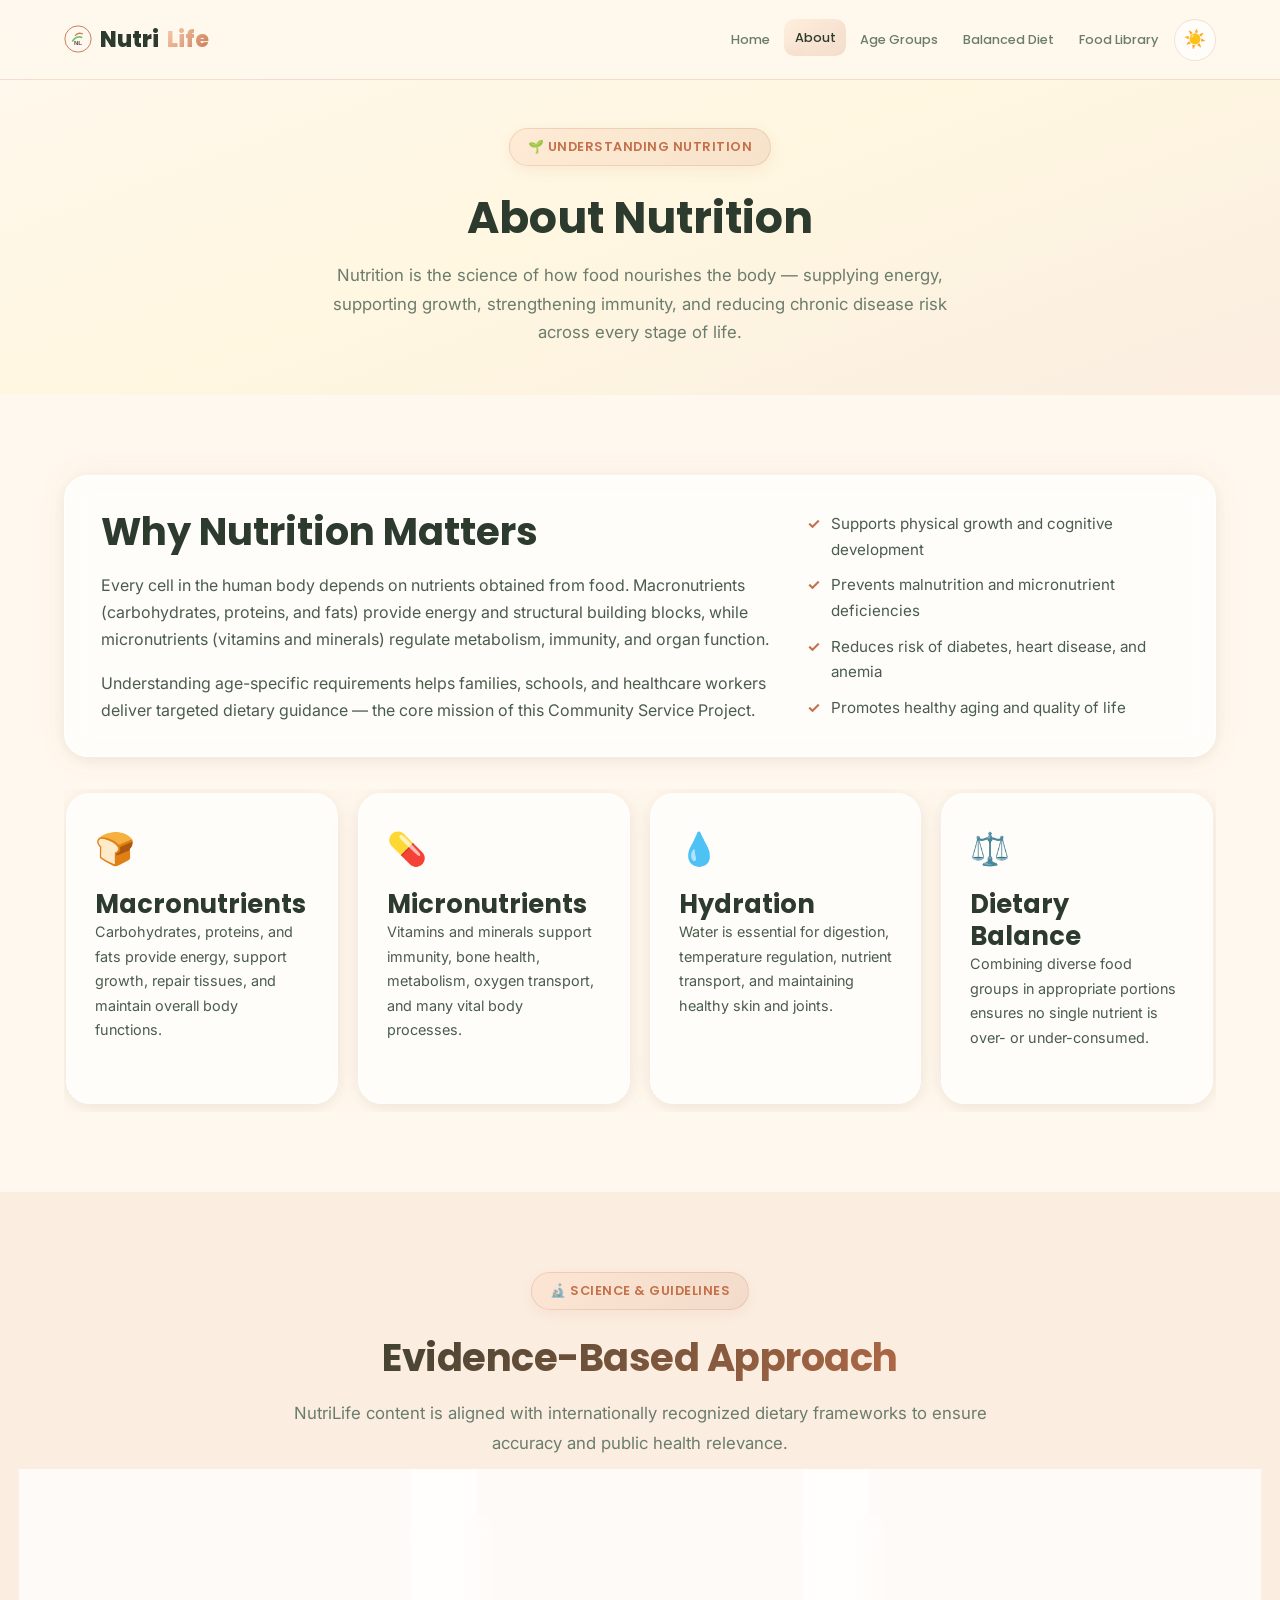
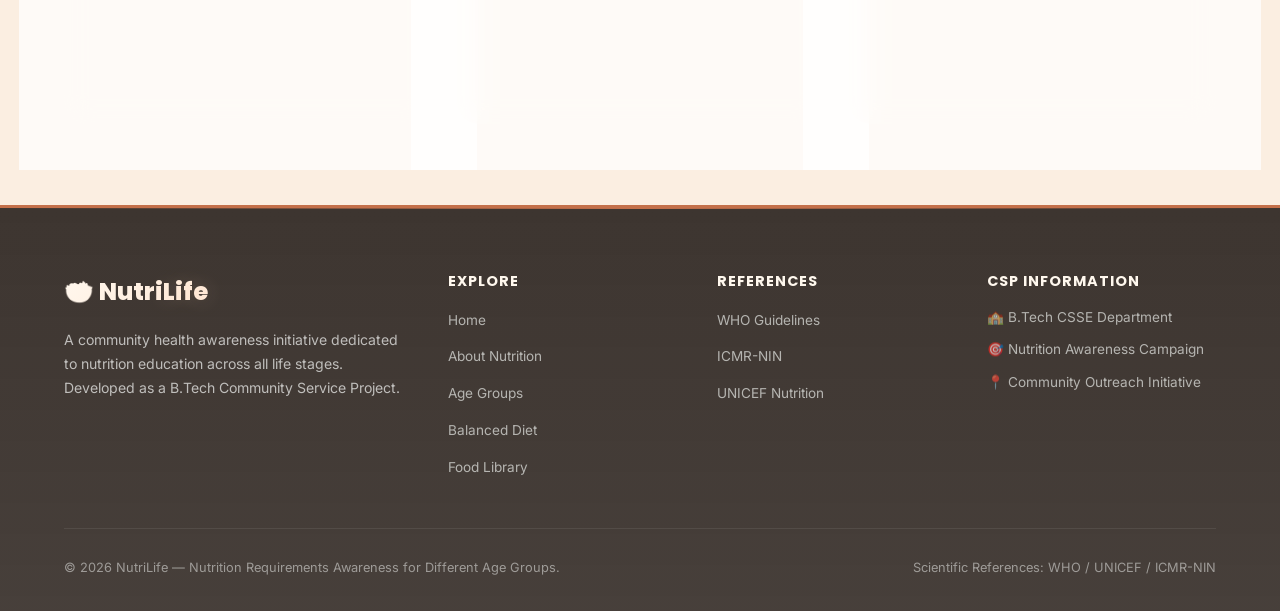
==== commit ddc93d63: "Add files via upload" ====
--- a/about.html
+++ b/about.html
@@ -11,8 +11,6 @@
   <link rel="stylesheet" href="css/style.css">
 </head>
 <body data-page="about">
-
-  <a href="#main-content" class="skip-link">Skip to main content</a>
 
   <header class="header" id="header">
     <div class="container nav-container">
@@ -184,7 +182,7 @@
         <div class="footer-links">
           <h4>CSP Information</h4>
           <ul class="footer-info">
-            <li>🏫 B.Tech CSE Department</li>
+            <li>🏫 B.Tech CSSE Department</li>
             <li>🎯 Nutrition Awareness Campaign</li>
             <li>📍 Community Outreach Initiative</li>
           </ul>
--- a/css/style.css
+++ b/css/style.css
@@ -104,28 +104,6 @@
   overflow: hidden;
 }
 
-/* Skip link for keyboard users */
-.skip-link {
-  position: absolute;
-  top: -100%;
-  left: 1rem;
-  z-index: 2000;
-  padding: 0.75rem 1.25rem;
-  background: var(--sage-green);
-  color: var(--text-primary);
-  font-family: var(--font-display);
-  font-weight: 600;
-  border-radius: var(--radius-sm);
-  box-shadow: var(--shadow-md);
-  transition: top var(--transition-fast);
-}
-
-.skip-link:focus {
-  top: 1rem;
-  outline: 2px solid var(--soft-peach);
-  outline-offset: 2px;
-}
-
 img, svg { display: block; max-width: 100%; }
 
 a {
@@ -174,6 +152,7 @@
   text-align: center;
   max-width: 720px;
   margin: 0 auto 3.5rem;
+  animation: slideInUp 800ms cubic-bezier(0.34, 1.56, 0.64, 1);
 }
 
 .section-tag {
@@ -184,21 +163,53 @@
   letter-spacing: 0.5px;
   text-transform: uppercase;
   color: var(--accent-primary);
-  background: rgba(255, 214, 186, 0.35);
+  background: linear-gradient(135deg, rgba(255, 214, 186, 0.35), rgba(196, 112, 74, 0.15));
   padding: 0.45rem 1.1rem;
   border-radius: var(--radius-full);
   margin-bottom: 1rem;
+  border: 1px solid rgba(196, 112, 74, 0.2);
+  box-shadow: 0 4px 15px rgba(196, 112, 74, 0.1);
+  position: relative;
+  overflow: hidden;
+  transition: all 300ms cubic-bezier(0.34, 1.56, 0.64, 1);
+}
+
+.section-tag::before {
+  content: '';
+  position: absolute;
+  top: 0;
+  left: -100%;
+  width: 100%;
+  height: 100%;
+  background: linear-gradient(90deg, transparent, rgba(255, 255, 255, 0.4), transparent);
+  animation: shimmer 3s infinite;
+}
+
+.section-tag:hover {
+  transform: translateY(-2px);
+  box-shadow: 0 8px 25px rgba(196, 112, 74, 0.2);
 }
 
 [data-theme="dark"] .section-tag {
-  background: rgba(255, 214, 186, 0.12);
-}
-
-.section-title { margin-bottom: 1rem; }
+  background: linear-gradient(135deg, rgba(255, 214, 186, 0.12), rgba(196, 112, 74, 0.08));
+}
+
+.section-title { 
+  margin-bottom: 1rem;
+  background: linear-gradient(135deg, var(--text-primary), var(--accent-primary), var(--text-primary));
+  -webkit-background-clip: text;
+  -webkit-text-fill-color: transparent;
+  background-clip: text;
+  background-size: 200% 200%;
+  animation: gradientShift 5s ease infinite;
+  letter-spacing: -0.5px;
+}
 
 .section-desc {
   font-size: 1.05rem;
   color: var(--text-muted);
+  line-height: 1.8;
+  animation: slideInUp 900ms cubic-bezier(0.34, 1.56, 0.64, 1) 100ms backwards;
 }
 
 /* ---------- Glassmorphism Card ---------- */
@@ -208,13 +219,35 @@
   -webkit-backdrop-filter: var(--glass-blur);
   border: var(--glass-border);
   border-radius: var(--radius-lg);
-  box-shadow: var(--shadow-sm);
-  transition: transform var(--transition-normal), box-shadow var(--transition-normal), background var(--transition-normal);
+  box-shadow: 0 0 30px rgba(196, 112, 74, 0.08), var(--shadow-sm);
+  transition: all var(--transition-normal) cubic-bezier(0.34, 1.56, 0.64, 1);
+  position: relative;
+  overflow: hidden;
+}
+
+.glass-card::before {
+  content: '';
+  position: absolute;
+  top: -50%;
+  right: -50%;
+  width: 100%;
+  height: 100%;
+  background: radial-gradient(circle, rgba(255, 255, 255, 0.1), transparent 70%);
+  opacity: 0;
+  transition: opacity 600ms ease;
+  pointer-events: none;
 }
 
 .glass-card:hover {
   background: var(--bg-card-hover);
-  box-shadow: var(--shadow-md);
+  box-shadow: 0 0 50px rgba(196, 112, 74, 0.15), 0 20px 50px rgba(196, 112, 74, 0.12);
+  backdrop-filter: blur(20px);
+  transform: translateY(-8px);
+  border-color: rgba(196, 112, 74, 0.3);
+}
+
+.glass-card:hover::before {
+  opacity: 1;
 }
 
 /* ---------- Buttons ---------- */
@@ -230,32 +263,87 @@
   border: none;
   border-radius: var(--radius-md);
   cursor: pointer;
-  transition: all var(--transition-fast);
+  transition: all var(--transition-fast) cubic-bezier(0.34, 1.56, 0.64, 1);
   text-decoration: none;
+  position: relative;
+  overflow: hidden;
+  letter-spacing: 0.5px;
+  text-transform: uppercase;
+  font-size: 0.85rem;
+  font-weight: 700;
+}
+
+.btn::before {
+  content: '';
+  position: absolute;
+  top: 50%;
+  left: 50%;
+  width: 0;
+  height: 0;
+  border-radius: 50%;
+  background: rgba(255, 255, 255, 0.4);
+  transform: translate(-50%, -50%);
+  transition: width 600ms cubic-bezier(0.34, 1.56, 0.64, 1), height 600ms cubic-bezier(0.34, 1.56, 0.64, 1);
+  z-index: 0;
+}
+
+.btn::after {
+  content: '';
+  position: absolute;
+  inset: -1px;
+  background: linear-gradient(135deg, transparent, rgba(255, 255, 255, 0.2), transparent);
+  border-radius: var(--radius-md);
+  opacity: 0;
+  transition: opacity 400ms ease;
+  z-index: 0;
+  pointer-events: none;
+}
+
+.btn span {
+  position: relative;
+  z-index: 1;
+}
+
+.btn:hover::before {
+  width: 400px;
+  height: 400px;
+}
+
+.btn:hover::after {
+  opacity: 1;
+  animation: shimmer 600ms ease;
 }
 
 .btn-primary {
   background: linear-gradient(135deg, var(--soft-peach), var(--warm-terracotta));
   color: var(--text-primary);
   box-shadow: 0 6px 20px rgba(196, 112, 74, 0.3);
+  position: relative;
 }
 
 .btn-primary:hover {
-  transform: translateY(-3px);
-  box-shadow: 0 10px 28px rgba(196, 112, 74, 0.4);
+  transform: translateY(-4px);
+  box-shadow: 0 0 40px rgba(196, 112, 74, 0.5), 0 15px 35px rgba(196, 112, 74, 0.4);
+  letter-spacing: 1.2px;
   color: var(--text-primary);
 }
 
+.btn-primary:active {
+  transform: translateY(-1px);
+}
+
 .btn-outline {
-  background: transparent;
+  background: linear-gradient(135deg, transparent, rgba(196, 112, 74, 0.05));
   color: var(--text-primary);
   border: 2px solid var(--warm-terracotta);
+  box-shadow: inset 0 0 20px rgba(196, 112, 74, 0.05);
 }
 
 .btn-outline:hover {
-  background: rgba(196, 112, 74, 0.12);
-  transform: translateY(-2px);
+  background: linear-gradient(135deg, rgba(196, 112, 74, 0.15), rgba(196, 112, 74, 0.1));
+  transform: translateY(-3px);
   color: var(--text-primary);
+  box-shadow: 0 0 30px rgba(196, 112, 74, 0.25), inset 0 0 20px rgba(196, 112, 74, 0.1);
 }
 
 .btn-full { width: 100%; }
@@ -270,11 +358,21 @@
 .reveal.active {
   opacity: 1;
   transform: translateY(0);
-}
-
-.reveal-delay-1 { transition-delay: 100ms; }
-.reveal-delay-2 { transition-delay: 200ms; }
-.reveal-delay-3 { transition-delay: 300ms; }
+  animation: slideInUp 800ms cubic-bezier(0.34, 1.56, 0.64, 1) forwards;
+}
+
+.reveal-delay-1 { 
+  transition-delay: 100ms; 
+  animation-delay: 100ms;
+}
+.reveal-delay-2 { 
+  transition-delay: 200ms;
+  animation-delay: 200ms;
+}
+.reveal-delay-3 { 
+  transition-delay: 300ms;
+  animation-delay: 300ms;
+}
 
 /* ---------- Header & Navigation ---------- */
 .header {
@@ -289,6 +387,23 @@
   border-bottom: 1px solid var(--border-color);
   z-index: 1000;
   transition: all var(--transition-normal);
+  box-shadow: 0 0 0 rgba(196, 112, 74, 0.1);
+}
+
+.header::after {
+  content: '';
+  position: absolute;
+  bottom: 0;
+  left: 0;
+  right: 0;
+  height: 1px;
+  background: linear-gradient(90deg, transparent, var(--warm-terracotta), transparent);
+  opacity: 0;
+  transition: opacity var(--transition-normal);
+}
+
+.header.scrolled::after {
+  opacity: 1;
 }
 
 [data-theme="dark"] .header {
@@ -297,7 +412,7 @@
 
 .header.scrolled {
   height: 70px;
-  box-shadow: var(--shadow-sm);
+  box-shadow: 0 8px 32px rgba(45, 58, 46, 0.15);
 }
 
 .nav-container {
@@ -324,9 +439,13 @@
   font-weight: 800;
   color: var(--text-primary);
   flex-shrink: 0;
-}
-
-.logo:hover { color: var(--accent-primary); }
+  transition: all 300ms cubic-bezier(0.34, 1.56, 0.64, 1);
+}
+
+.logo:hover { 
+  color: var(--accent-primary);
+  transform: scale(1.05);
+}
 
 .logo span {
   display: inline;
@@ -370,8 +489,20 @@
   color: var(--text-muted);
   border-radius: var(--radius-sm);
   position: relative;
-  transition: color var(--transition-fast);
+  transition: all var(--transition-fast) cubic-bezier(0.34, 1.56, 0.64, 1);
   white-space: nowrap;
+  overflow: hidden;
+}
+
+.nav-link::before {
+  content: '';
+  position: absolute;
+  inset: 0;
+  background: linear-gradient(135deg, rgba(255, 214, 186, 0.3), rgba(196, 112, 74, 0.2));
+  border-radius: var(--radius-sm);
+  opacity: 0;
+  transition: opacity var(--transition-fast);
+  z-index: -1;
 }
 
 .nav-link::after {
@@ -384,17 +515,25 @@
   height: 2px;
   background: linear-gradient(90deg, var(--soft-peach), var(--warm-terracotta));
   border-radius: var(--radius-full);
-  transition: width var(--transition-normal);
+  transition: width var(--transition-normal) cubic-bezier(0.34, 1.56, 0.64, 1);
+  box-shadow: 0 0 10px rgba(196, 112, 74, 0.3);
 }
 
 .nav-link:hover,
 .nav-link.active {
   color: var(--text-primary);
+  transform: translateY(-2px);
+}
+
+.nav-link:hover::before,
+.nav-link.active::before {
+  opacity: 1;
 }
 
 .nav-link:hover::after,
 .nav-link.active::after {
   width: 70%;
+  box-shadow: 0 0 15px rgba(196, 112, 74, 0.5);
 }
 
 /* Theme Toggle */
@@ -410,12 +549,28 @@
   justify-content: center;
   font-size: 1.1rem;
   flex-shrink: 0;
-  transition: all var(--transition-fast);
+  transition: all var(--transition-fast) cubic-bezier(0.34, 1.56, 0.64, 1);
+  position: relative;
+  overflow: hidden;
+}
+
+.theme-toggle::before {
+  content: '';
+  position: absolute;
+  inset: 0;
+  background: linear-gradient(135deg, rgba(255, 214, 186, 0.2), rgba(196, 112, 74, 0.1));
+  opacity: 0;
+  transition: opacity var(--transition-fast);
 }
 
 .theme-toggle:hover {
   background: var(--pastel-yellow);
-  transform: scale(1.05);
+  transform: scale(1.1) rotate(15deg);
+  box-shadow: 0 0 20px rgba(196, 112, 74, 0.3);
+}
+
+.theme-toggle:hover::before {
+  opacity: 1;
 }
 
 [data-theme="dark"] .theme-icon-light { display: none; }
@@ -479,10 +634,21 @@
   position: relative;
   overflow: hidden;
   background: linear-gradient(160deg, var(--warm-cream) 0%, rgba(255, 244, 184, 0.3) 50%, rgba(184, 216, 186, 0.2) 100%);
+  animation: slideInUp 1200ms cubic-bezier(0.34, 1.56, 0.64, 1);
 }
 
 [data-theme="dark"] .hero {
   background: linear-gradient(160deg, var(--bg-primary) 0%, rgba(184, 216, 186, 0.05) 100%);
+}
+
+.hero::before {
+  content: '';
+  position: absolute;
+  inset: 0;
+  background: radial-gradient(ellipse at 20% 50%, rgba(255, 214, 186, 0.1) 0%, transparent 50%),
+              radial-gradient(ellipse at 80% 80%, rgba(184, 216, 186, 0.08) 0%, transparent 50%);
+  pointer-events: none;
+  animation: float 15s ease-in-out infinite;
 }
 
 .hero-bg-shapes {
@@ -497,32 +663,36 @@
   border-radius: 50%;
   opacity: 0.35;
   animation: float 8s ease-in-out infinite;
+  filter: blur(1px);
 }
 
 .shape-1 {
   width: 300px;
   height: 300px;
-  background: var(--pastel-yellow);
+  background: linear-gradient(135deg, var(--pastel-yellow), rgba(255, 244, 184, 0.5));
   top: -80px;
   right: -60px;
+  box-shadow: 0 20px 60px rgba(255, 244, 184, 0.4);
 }
 
 .shape-2 {
   width: 200px;
   height: 200px;
-  background: var(--sage-green);
+  background: linear-gradient(135deg, var(--sage-green), rgba(184, 216, 186, 0.5));
   bottom: 10%;
   left: -50px;
   animation-delay: 2s;
+  box-shadow: 0 20px 60px rgba(184, 216, 186, 0.3);
 }
 
 .shape-3 {
   width: 150px;
   height: 150px;
-  background: var(--light-coral);
+  background: linear-gradient(135deg, var(--light-coral), rgba(244, 182, 182, 0.5));
   top: 40%;
   right: 20%;
   animation-delay: 4s;
+  box-shadow: 0 20px 60px rgba(244, 182, 182, 0.3);
 }
 
 .hero-grid {
@@ -540,22 +710,48 @@
   font-weight: 600;
   letter-spacing: 0.3px;
   color: var(--accent-primary);
-  background: rgba(255, 214, 186, 0.4);
+  background: linear-gradient(135deg, rgba(255, 214, 186, 0.4), rgba(196, 112, 74, 0.2));
   padding: 0.4rem 1rem;
   border-radius: var(--radius-full);
   margin-bottom: 1.25rem;
-}
-
-.hero-title { margin-bottom: 1.25rem; }
+  border: 1px solid rgba(196, 112, 74, 0.2);
+  box-shadow: 0 4px 15px rgba(196, 112, 74, 0.1);
+  animation: slideInUp 800ms cubic-bezier(0.34, 1.56, 0.64, 1);
+  position: relative;
+  overflow: hidden;
+}
+
+.hero-tag::before {
+  content: '';
+  position: absolute;
+  top: 0;
+  left: -100%;
+  width: 100%;
+  height: 100%;
+  background: linear-gradient(90deg, transparent, rgba(255, 255, 255, 0.3), transparent);
+  animation: shimmer 3s infinite;
+}
+
+.hero-title { 
+  margin-bottom: 1.25rem;
+  animation: slideInUp 900ms cubic-bezier(0.34, 1.56, 0.64, 1) 100ms backwards;
+}
 
 .hero-title span {
   color: var(--accent-terra);
+  background: linear-gradient(135deg, var(--accent-terra), var(--soft-peach));
+  -webkit-background-clip: text;
+  -webkit-text-fill-color: transparent;
+  background-clip: text;
 }
 
 .hero-desc {
   font-size: 1.08rem;
   max-width: 540px;
   margin-bottom: 1.5rem;
+  animation: slideInUp 1000ms cubic-bezier(0.34, 1.56, 0.64, 1) 150ms backwards;
+  line-height: 1.8;
+  color: var(--text-secondary);
 }
 
 .hero-badges {
@@ -563,43 +759,83 @@
   flex-wrap: wrap;
   gap: 0.6rem;
   margin-bottom: 2rem;
+  animation: slideInUp 1100ms cubic-bezier(0.34, 1.56, 0.64, 1) 200ms backwards;
 }
 
 .hero-badge {
   font-size: 0.82rem;
   font-weight: 500;
   padding: 0.45rem 0.9rem;
-  background: var(--bg-card);
+  background: linear-gradient(135deg, var(--bg-card), rgba(255, 255, 255, 0.5));
   border: 1px solid var(--border-color);
   border-radius: var(--radius-full);
   color: var(--text-secondary);
-  transition: all var(--transition-fast);
+  transition: all var(--transition-fast) cubic-bezier(0.34, 1.56, 0.64, 1);
+  position: relative;
+  overflow: hidden;
+  cursor: default;
+}
+
+.hero-badge::before {
+  content: '';
+  position: absolute;
+  top: 0;
+  left: -100%;
+  width: 100%;
+  height: 100%;
+  background: linear-gradient(90deg, transparent, rgba(255, 255, 255, 0.4), transparent);
+  transition: left 600ms ease;
 }
 
 .hero-badge:hover {
-  background: var(--pastel-yellow);
-  transform: translateY(-2px);
+  background: linear-gradient(135deg, var(--pastel-yellow), rgba(255, 214, 186, 0.6));
+  transform: translateY(-3px);
+  box-shadow: 0 8px 20px rgba(196, 112, 74, 0.2);
+  border-color: var(--warm-terracotta);
+}
+
+.hero-badge:hover::before {
+  left: 100%;
 }
 
 .hero-cta {
   display: flex;
   flex-wrap: wrap;
   gap: 1rem;
+  animation: slideInUp 1200ms cubic-bezier(0.34, 1.56, 0.64, 1) 250ms backwards;
 }
 
 .hero-visual {
   display: flex;
   justify-content: center;
+  animation: slideInRight 1200ms cubic-bezier(0.34, 1.56, 0.64, 1) 300ms backwards;
 }
 
 .hero-plate {
   padding: 2rem;
   animation: float 5s ease-in-out infinite;
+  position: relative;
+}
+
+.hero-plate::before {
+  content: '';
+  position: absolute;
+  inset: -2px;
+  background: linear-gradient(135deg, var(--soft-peach), var(--warm-terracotta));
+  border-radius: var(--radius-lg);
+  opacity: 0;
+  transition: opacity 400ms ease;
+  z-index: -1;
+}
+
+.hero-plate:hover::before {
+  opacity: 0.15;
 }
 
 .hero-illustration {
   width: 100%;
   max-width: 380px;
+  filter: drop-shadow(0 20px 40px rgba(196, 112, 74, 0.15));
 }
 
 /* ---------- Page Hero (Inner Pages) ---------- */
@@ -1677,10 +1913,23 @@
 
 /* ---------- Footer ---------- */
 .footer {
-  background: var(--bg-footer);
+  background: linear-gradient(180deg, var(--bg-footer) 0%, rgba(61, 53, 48, 0.95) 100%);
   color: var(--text-inverse);
   padding: 4rem 0 2rem;
   border-top: 3px solid var(--warm-terracotta);
+  position: relative;
+  overflow: hidden;
+}
+
+.footer::before {
+  content: '';
+  position: absolute;
+  top: 0;
+  left: 0;
+  right: 0;
+  height: 1px;
+  background: linear-gradient(90deg, transparent, var(--warm-terracotta), transparent);
+  animation: shimmer 3s infinite;
 }
 
 .footer-grid {
@@ -1688,6 +1937,7 @@
   grid-template-columns: 1.5fr 1fr 1fr 1fr;
   gap: 2.5rem;
   margin-bottom: 3rem;
+  animation: slideInUp 800ms cubic-bezier(0.34, 1.56, 0.64, 1) 200ms backwards;
 }
 
 .footer-logo {
@@ -1695,9 +1945,16 @@
   font-size: 1.5rem;
   font-weight: 800;
   margin-bottom: 1rem;
-}
-
-.footer-logo span { color: var(--warm-terracotta); }
+  background: linear-gradient(135deg, var(--warm-cream), var(--soft-peach));
+  -webkit-background-clip: text;
+  -webkit-text-fill-color: transparent;
+  background-clip: text;
+}
+
+.footer-logo span { 
+  color: var(--warm-terracotta);
+  text-shadow: 0 0 20px rgba(255, 214, 186, 0.2);
+}
 
 .footer-brand p {
   font-size: 0.88rem;
@@ -1720,30 +1977,60 @@
   background: rgba(255, 255, 255, 0.08);
   border-radius: var(--radius-full);
   font-size: 1.1rem;
-  transition: all var(--transition-fast);
+  transition: all var(--transition-fast) cubic-bezier(0.34, 1.56, 0.64, 1);
+  border: 1px solid rgba(255, 255, 255, 0.1);
 }
 
 .footer-social a:hover {
-  background: rgba(196, 112, 74, 0.3);
-  transform: translateY(-3px);
+  background: linear-gradient(135deg, rgba(196, 112, 74, 0.5), rgba(196, 112, 74, 0.3));
+  transform: translateY(-5px) scale(1.1);
+  box-shadow: 0 0 20px rgba(196, 112, 74, 0.4);
+  border-color: rgba(196, 112, 74, 0.5);
 }
 
 .footer-links h4 {
   color: var(--warm-cream);
   font-size: 1rem;
   margin-bottom: 1rem;
-}
-
-.footer-links ul { display: flex; flex-direction: column; gap: 0.6rem; }
+  text-transform: uppercase;
+  letter-spacing: 1px;
+  font-size: 0.9rem;
+  animation: slideInUp 700ms cubic-bezier(0.34, 1.56, 0.64, 1) backwards;
+}
+
+.footer-links ul { 
+  display: flex; 
+  flex-direction: column; 
+  gap: 0.6rem;
+}
 
 .footer-links a,
 .footer-info li {
   font-size: 0.85rem;
   color: rgba(245, 247, 245, 0.65);
-  transition: color var(--transition-fast);
-}
-
-.footer-links a:hover { color: var(--soft-peach); }
+  transition: all 300ms cubic-bezier(0.34, 1.56, 0.64, 1);
+  position: relative;
+}
+
+.footer-links a::before {
+  content: '';
+  position: absolute;
+  bottom: -2px;
+  left: 0;
+  width: 0;
+  height: 1px;
+  background: linear-gradient(90deg, var(--soft-peach), var(--warm-terracotta));
+  transition: width 400ms cubic-bezier(0.34, 1.56, 0.64, 1);
+}
+
+.footer-links a:hover { 
+  color: var(--soft-peach);
+  transform: translateX(4px);
+}
+
+.footer-links a:hover::before {
+  width: 100%;
+}
 
 .footer-bottom {
   border-top: 1px solid rgba(255, 255, 255, 0.08);
@@ -1752,12 +2039,18 @@
   justify-content: space-between;
   flex-wrap: wrap;
   gap: 0.75rem;
+  animation: slideInUp 900ms cubic-bezier(0.34, 1.56, 0.64, 1) 300ms backwards;
 }
 
 .footer-bottom p {
   font-size: 0.8rem;
   color: rgba(245, 247, 245, 0.5);
   margin: 0;
+  transition: color 300ms ease;
+}
+
+.footer-bottom p:hover {
+  color: rgba(245, 247, 245, 0.8);
 }
 
 /* ---------- Scroll to Top ---------- */
@@ -1799,6 +2092,580 @@
   50% { transform: translateY(-12px); }
 }
 
+@keyframes slideInUp {
+  from {
+    opacity: 0;
+    transform: translateY(40px);
+  }
+  to {
+    opacity: 1;
+    transform: translateY(0);
+  }
+}
+
+@keyframes slideInDown {
+  from {
+    opacity: 0;
+    transform: translateY(-30px);
+  }
+  to {
+    opacity: 1;
+    transform: translateY(0);
+  }
+}
+
+@keyframes slideInLeft {
+  from {
+    opacity: 0;
+    transform: translateX(-40px);
+  }
+  to {
+    opacity: 1;
+    transform: translateX(0);
+  }
+}
+
+@keyframes slideInRight {
+  from {
+    opacity: 0;
+    transform: translateX(40px);
+  }
+  to {
+    opacity: 1;
+    transform: translateX(0);
+  }
+}
+
+@keyframes fadeInScale {
+  from {
+    opacity: 0;
+    transform: scale(0.95);
+  }
+  to {
+    opacity: 1;
+    transform: scale(1);
+  }
+}
+
+@keyframes pulse {
+  0%, 100% {
+    opacity: 1;
+  }
+  50% {
+    opacity: 0.7;
+  }
+}
+
+@keyframes glow {
+  0%, 100% {
+    box-shadow: 0 0 20px rgba(196, 112, 74, 0.3), var(--shadow-md);
+  }
+  50% {
+    box-shadow: 0 0 40px rgba(196, 112, 74, 0.5), var(--shadow-lg);
+  }
+}
+
+@keyframes shimmer {
+  0% {
+    background-position: -1000px 0;
+  }
+  100% {
+    background-position: 1000px 0;
+  }
+}
+
+@keyframes bounce {
+  0%, 100% {
+    transform: translateY(0);
+  }
+  50% {
+    transform: translateY(-10px);
+  }
+}
+
+@keyframes spin {
+  from {
+    transform: rotate(0deg);
+  }
+  to {
+    transform: rotate(360deg);
+  }
+}
+
+@keyframes scaleUp {
+  from {
+    transform: scale(1);
+  }
+  to {
+    transform: scale(1.05);
+  }
+}
+
+@keyframes scaleDown {
+  from {
+    transform: scale(1.05);
+  }
+  to {
+    transform: scale(1);
+  }
+}
+
+@keyframes rotateSlow {
+  from {
+    transform: rotate(0deg);
+  }
+  to {
+    transform: rotate(360deg);
+  }
+}
+
+@keyframes gradientShift {
+  0% {
+    background-position: 0% 50%;
+  }
+  50% {
+    background-position: 100% 50%;
+  }
+  100% {
+    background-position: 0% 50%;
+  }
+}
+
+@keyframes heartbeat {
+  0%, 100% {
+    transform: scale(1);
+  }
+  14% {
+    transform: scale(1.05);
+  }
+  28% {
+    transform: scale(1);
+  }
+}
+
+@keyframes wobble {
+  0%, 100% {
+    transform: translateX(0) rotate(0deg);
+  }
+  25% {
+    transform: translateX(-5px) rotate(-1deg);
+  }
+  75% {
+    transform: translateX(5px) rotate(1deg);
+  }
+}
+
+@keyframes flip {
+  from {
+    transform: perspective(400px) rotateY(0);
+  }
+  to {
+    transform: perspective(400px) rotateY(360deg);
+  }
+}
+
+@keyframes slideUp {
+  from {
+    transform: translateY(20px);
+    opacity: 0;
+  }
+  to {
+    transform: translateY(0);
+    opacity: 1;
+  }
+}
+
+/* ========== ENHANCED HOVER EFFECTS ========== */
+
+/* Enhanced Button Effects */
+.btn {
+  position: relative;
+  overflow: hidden;
+}
+
+.btn::before {
+  content: '';
+  position: absolute;
+  top: 50%;
+  left: 50%;
+  width: 0;
+  height: 0;
+  border-radius: 50%;
+  background: rgba(255, 255, 255, 0.3);
+  transform: translate(-50%, -50%);
+  transition: width 600ms, height 600ms;
+}
+
+.btn:hover::before {
+  width: 300px;
+  height: 300px;
+}
+
+.btn-primary:hover {
+  box-shadow: 0 0 30px rgba(196, 112, 74, 0.6), 0 10px 28px rgba(196, 112, 74, 0.4);
+}
+
+.btn-outline:hover {
+  box-shadow: inset 0 0 20px rgba(196, 112, 74, 0.15);
+}
+
+/* Enhanced Card Interactions */
+.glass-card,
+.home-card,
+.def-card,
+.tip-card,
+.program-card,
+.guideline-card,
+.stat-card,
+.food-lib-card,
+.age-explorer-card {
+  position: relative;
+  transition: all 350ms cubic-bezier(0.34, 1.56, 0.64, 1);
+}
+
+.home-card:hover,
+.def-card:hover,
+.tip-card:hover,
+.program-card:hover,
+.guideline-card:hover,
+.stat-card:hover,
+.food-lib-card:hover,
+.age-explorer-card:hover {
+  transform: translateY(-12px) scale(1.02);
+  box-shadow: 0 20px 50px rgba(196, 112, 74, 0.25);
+}
+
+/* Enhanced link hover effect */
+a:not(.btn) {
+  position: relative;
+  transition: color 300ms ease;
+}
+
+a:not(.btn)::after {
+  content: '';
+  position: absolute;
+  bottom: -2px;
+  left: 0;
+  width: 0;
+  height: 2px;
+  background: linear-gradient(90deg, var(--soft-peach), var(--warm-terracotta));
+  transition: width 300ms cubic-bezier(0.34, 1.56, 0.64, 1);
+}
+
+a:not(.btn):hover::after {
+  width: 100%;
+}
+
+/* Enhanced section titles with animation */
+.section-title {
+  background: linear-gradient(135deg, var(--text-primary), var(--accent-primary));
+  -webkit-background-clip: text;
+  -webkit-text-fill-color: transparent;
+  background-clip: text;
+  animation: slideInUp 800ms ease-out;
+}
+
+/* Hero content animations with stagger */
+.hero-content {
+  animation: slideInLeft 1000ms cubic-bezier(0.34, 1.56, 0.64, 1) forwards;
+}
+
+.hero-visual {
+  animation: slideInRight 1000ms cubic-bezier(0.34, 1.56, 0.64, 1) 200ms forwards;
+  opacity: 0;
+}
+
+.hero-badge {
+  animation: fadeInScale 600ms cubic-bezier(0.34, 1.56, 0.64, 1) backwards;
+}
+
+.hero-badge:nth-child(1) { animation-delay: 400ms; }
+.hero-badge:nth-child(2) { animation-delay: 500ms; }
+.hero-badge:nth-child(3) { animation-delay: 600ms; }
+
+/* Navigation link hover glow */
+.nav-link {
+  position: relative;
+}
+
+.nav-link::before {
+  content: '';
+  position: absolute;
+  inset: 0;
+  background: linear-gradient(135deg, rgba(255, 214, 186, 0.3), rgba(196, 112, 74, 0.2));
+  border-radius: var(--radius-sm);
+  opacity: 0;
+  transition: opacity 300ms ease;
+  z-index: -1;
+}
+
+.nav-link:hover::before,
+.nav-link.active::before {
+  opacity: 1;
+}
+
+/* Enhanced badge hover */
+.hero-badge {
+  position: relative;
+  overflow: hidden;
+  transition: all 300ms cubic-bezier(0.34, 1.56, 0.64, 1);
+}
+
+.hero-badge::before {
+  content: '';
+  position: absolute;
+  top: 0;
+  left: -100%;
+  width: 100%;
+  height: 100%;
+  background: linear-gradient(90deg, transparent, rgba(255, 255, 255, 0.3), transparent);
+  transition: left 600ms ease;
+}
+
+.hero-badge:hover::before {
+  left: 100%;
+}
+
+/* Staggered card animations */
+.home-card:nth-child(1) { animation: slideInUp 700ms ease-out 200ms backwards; }
+.home-card:nth-child(2) { animation: slideInUp 700ms ease-out 300ms backwards; }
+.home-card:nth-child(3) { animation: slideInUp 700ms ease-out 400ms backwards; }
+.home-card:nth-child(4) { animation: slideInUp 700ms ease-out 500ms backwards; }
+.home-card:nth-child(5) { animation: slideInUp 700ms ease-out 600ms backwards; }
+
+.age-explorer-card:nth-child(1) { animation: fadeInScale 600ms ease-out 100ms backwards; }
+.age-explorer-card:nth-child(2) { animation: fadeInScale 600ms ease-out 200ms backwards; }
+.age-explorer-card:nth-child(3) { animation: fadeInScale 600ms ease-out 300ms backwards; }
+.age-explorer-card:nth-child(4) { animation: fadeInScale 600ms ease-out 400ms backwards; }
+
+.food-lib-card:nth-child(1) { animation: slideInUp 600ms ease-out 150ms backwards; }
+.food-lib-card:nth-child(2) { animation: slideInUp 600ms ease-out 250ms backwards; }
+.food-lib-card:nth-child(3) { animation: slideInUp 600ms ease-out 350ms backwards; }
+
+/* Tooltip-style hover effect */
+.tip-card::after {
+  content: '';
+  position: absolute;
+  top: 0;
+  left: 0;
+  right: 0;
+  bottom: 0;
+  background: radial-gradient(circle at center, rgba(196, 112, 74, 0.05) 0%, transparent 70%);
+  opacity: 0;
+  transition: opacity 400ms ease;
+  pointer-events: none;
+}
+
+.tip-card:hover::after {
+  opacity: 1;
+}
+
+/* Form input focus glow */
+.form-input {
+  position: relative;
+  transition: all 300ms cubic-bezier(0.34, 1.56, 0.64, 1);
+}
+
+.form-input:focus {
+  transform: translateY(-2px);
+  border-color: var(--warm-terracotta);
+  box-shadow: 0 0 0 4px rgba(196, 112, 74, 0.15), 0 8px 20px rgba(196, 112, 74, 0.2);
+}
+
+/* FAQ accordion smooth open/close */
+.faq-question {
+  transition: all 300ms cubic-bezier(0.34, 1.56, 0.64, 1);
+}
+
+.faq-question:hover {
+  background: rgba(255, 214, 186, 0.2);
+  padding-left: 1.75rem;
+}
+
+.faq-icon {
+  transition: transform 400ms cubic-bezier(0.34, 1.56, 0.64, 1);
+}
+
+/* Icon rotation effects */
+.age-explorer-icon {
+  animation: float 6s ease-in-out infinite;
+}
+
+.age-explorer-icon:hover {
+  animation: none;
+}
+
+.age-explorer-card:hover .age-explorer-icon {
+  animation: bounce 600ms ease-in-out;
+}
+
+/* Stat values animated on load */
+.stat-value {
+  animation: slideInUp 800ms cubic-bezier(0.34, 1.56, 0.64, 1);
+}
+
+.stat-card:nth-child(1) .stat-value { animation-delay: 200ms; }
+.stat-card:nth-child(2) .stat-value { animation-delay: 300ms; }
+.stat-card:nth-child(3) .stat-value { animation-delay: 400ms; }
+.stat-card:nth-child(4) .stat-value { animation-delay: 500ms; }
+
+/* Smooth parallax-like effect on hero shapes */
+.shape {
+  animation: float 8s ease-in-out infinite;
+  transition: transform 300ms ease-out;
+}
+
+.shape-1 { animation-delay: 0s; }
+.shape-2 { animation-delay: 2s; }
+.shape-3 { animation-delay: 4s; }
+
+/* Enhance button text appearance */
+.btn {
+  letter-spacing: 0.5px;
+}
+
+.btn-primary:hover {
+  letter-spacing: 1px;
+  transition: letter-spacing 300ms ease;
+}
+
+/* Page transition effects */
+.page-hero {
+  animation: slideInDown 800ms ease-out;
+}
+
+/* About cards carousel smooth transition */
+.about-card {
+  transition: all 400ms cubic-bezier(0.34, 1.56, 0.64, 1);
+  animation: fadeInScale 600ms ease-out backwards;
+}
+
+.about-card:nth-child(1) { animation-delay: 200ms; }
+.about-card:nth-child(2) { animation-delay: 300ms; }
+.about-card:nth-child(3) { animation-delay: 400ms; }
+.about-card:nth-child(4) { animation-delay: 500ms; }
+
+.about-card:hover {
+  transform: translateY(-8px) scale(1.02);
+  box-shadow: 0 15px 40px rgba(196, 112, 74, 0.2);
+}
+
+/* Mini stat boxes with wave effect */
+.mini-stat {
+  position: relative;
+  overflow: hidden;
+  animation: slideInUp 700ms ease-out backwards;
+}
+
+.mini-stat::before {
+  content: '';
+  position: absolute;
+  top: 0;
+  left: -100%;
+  width: 100%;
+  height: 100%;
+  background: linear-gradient(90deg, transparent, rgba(255, 255, 255, 0.2), transparent);
+  animation: shimmer 3s infinite;
+}
+
+.mini-stat:nth-child(1) { animation-delay: 300ms; }
+.mini-stat:nth-child(2) { animation-delay: 400ms; }
+
+/* Nutrient tags with wave entrance */
+.nutrient-tag {
+  animation: slideInUp 600ms ease-out backwards;
+}
+
+.nutrient-tag:nth-child(1) { animation-delay: 100ms; }
+.nutrient-tag:nth-child(2) { animation-delay: 150ms; }
+.nutrient-tag:nth-child(3) { animation-delay: 200ms; }
+.nutrient-tag:nth-child(4) { animation-delay: 250ms; }
+
+/* Smooth progress bar fill animation */
+.fact-bar-fill.animated {
+  animation: slideInLeft 1.5s cubic-bezier(0.34, 1.56, 0.64, 1) forwards;
+}
+
+/* Enhanced footer link hover */
+.footer-links a {
+  position: relative;
+  transition: color 300ms ease;
+}
+
+.footer-links a::before {
+  content: '';
+  position: absolute;
+  bottom: -3px;
+  left: 0;
+  width: 0;
+  height: 2px;
+  background: var(--soft-peach);
+  transition: width 400ms cubic-bezier(0.34, 1.56, 0.64, 1);
+}
+
+.footer-links a:hover::before {
+  width: 100%;
+}
+
+/* Scroll to top button glow on hover */
+.scroll-top {
+  position: fixed;
+  bottom: 2rem;
+  right: 2rem;
+  animation: slideInUp 600ms ease-out;
+}
+
+.scroll-top:hover {
+  animation: pulse 1s ease-in-out infinite;
+  box-shadow: 0 0 40px rgba(196, 112, 74, 0.5), 0 10px 28px rgba(196, 112, 74, 0.4);
+}
+
+/* Contact form input smooth appearance */
+.contact-form {
+  animation: fadeInScale 800ms ease-out 200ms backwards;
+}
+
+.contact-item {
+  animation: slideInLeft 600ms ease-out backwards;
+}
+
+.contact-item:nth-child(1) { animation-delay: 200ms; }
+.contact-item:nth-child(2) { animation-delay: 300ms; }
+.contact-item:nth-child(3) { animation-delay: 400ms; }
+
+/* Enhanced theme toggle */
+.theme-toggle {
+  transition: all 300ms cubic-bezier(0.34, 1.56, 0.64, 1);
+}
+
+.theme-toggle:hover {
+  animation: spin 600ms ease-in-out;
+}
+
+/* Logo animation on load */
+.logo {
+  animation: slideInLeft 800ms ease-out;
+}
+
+.logo-icon {
+  animation: float 4s ease-in-out infinite;
+}
+
+/* Smooth page section transitions */
+.section {
+  animation: fadeInScale 700ms ease-out backwards;
+}
+
+/* Glass card depth effect */
+.glass-card {
+  transition: all 400ms cubic-bezier(0.34, 1.56, 0.64, 1);
+}
+
+.glass-card:hover {
+  box-shadow: 0 0 50px rgba(196, 112, 74, 0.3), 0 20px 50px rgba(196, 112, 74, 0.2);
+  backdrop-filter: blur(20px);
+}
+
 /* Respect reduced motion preferences */
 @media (prefers-reduced-motion: reduce) {
   html { scroll-behavior: auto; }
